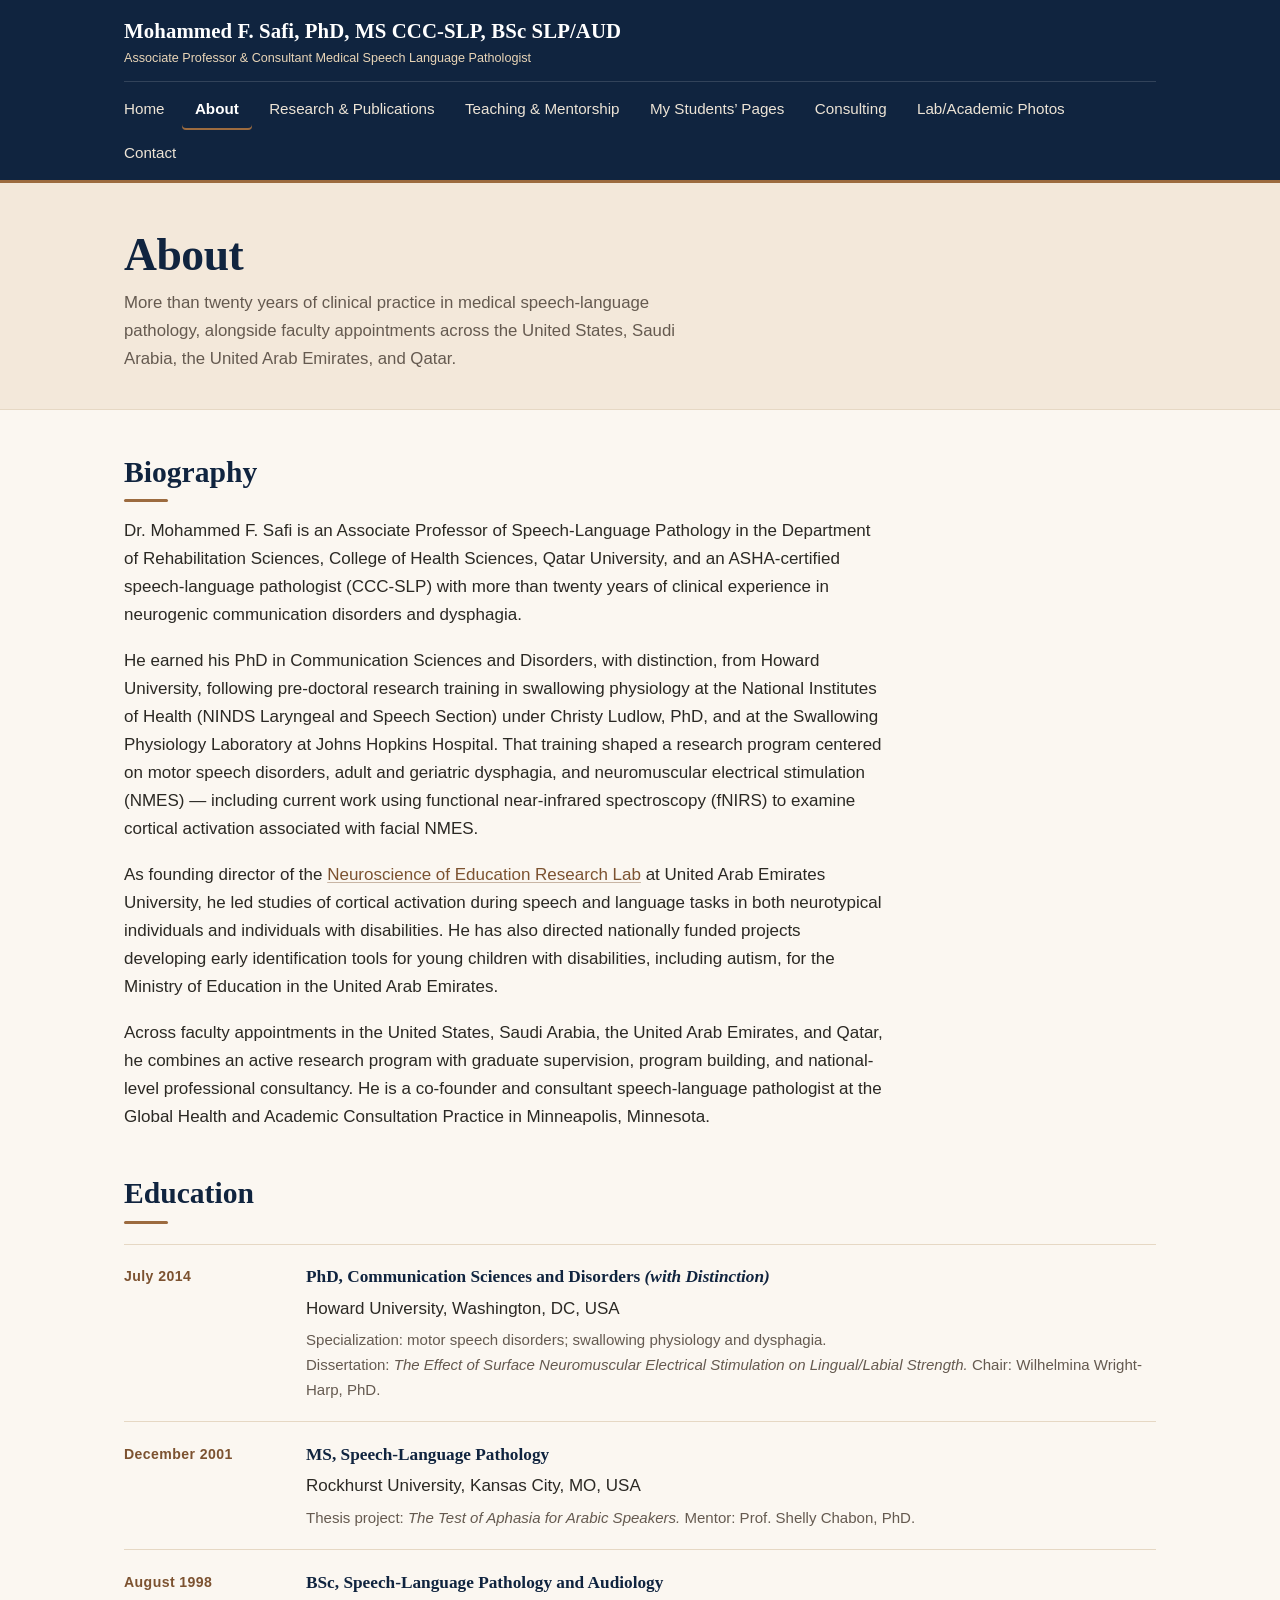
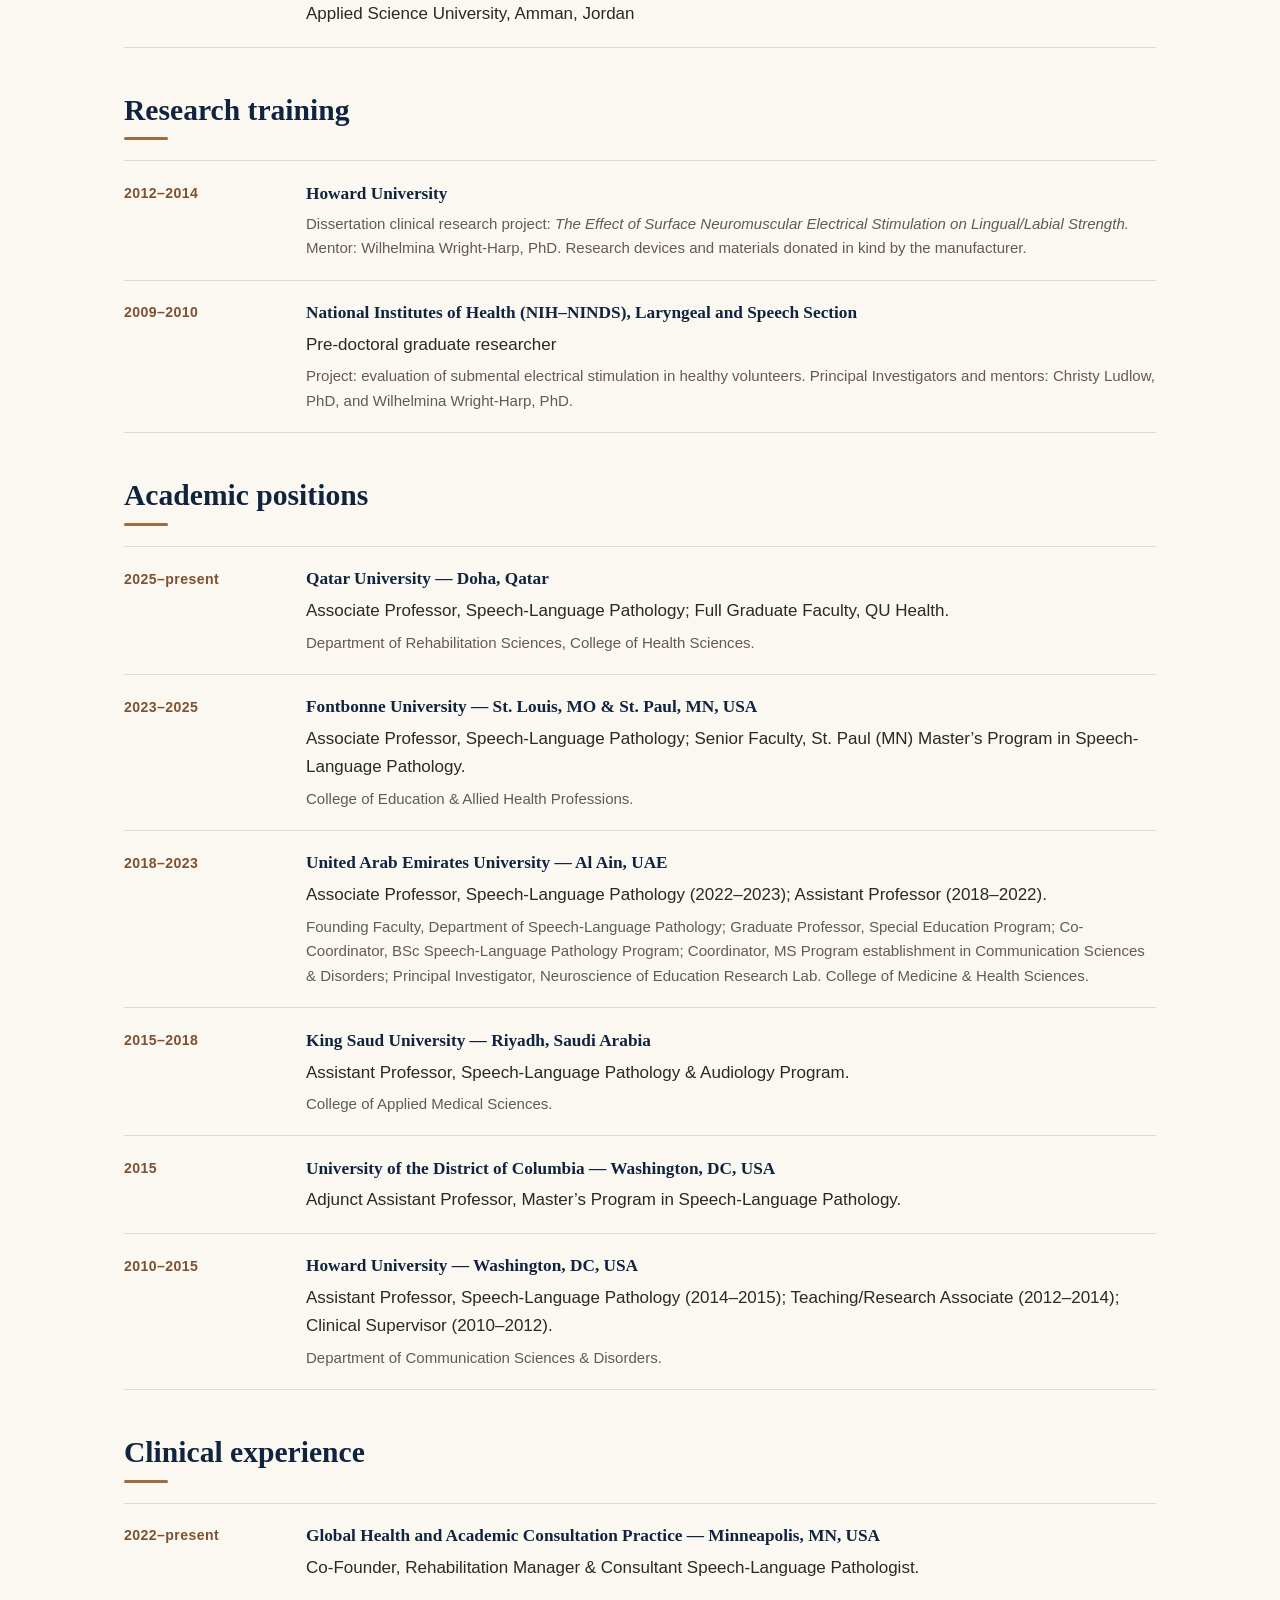
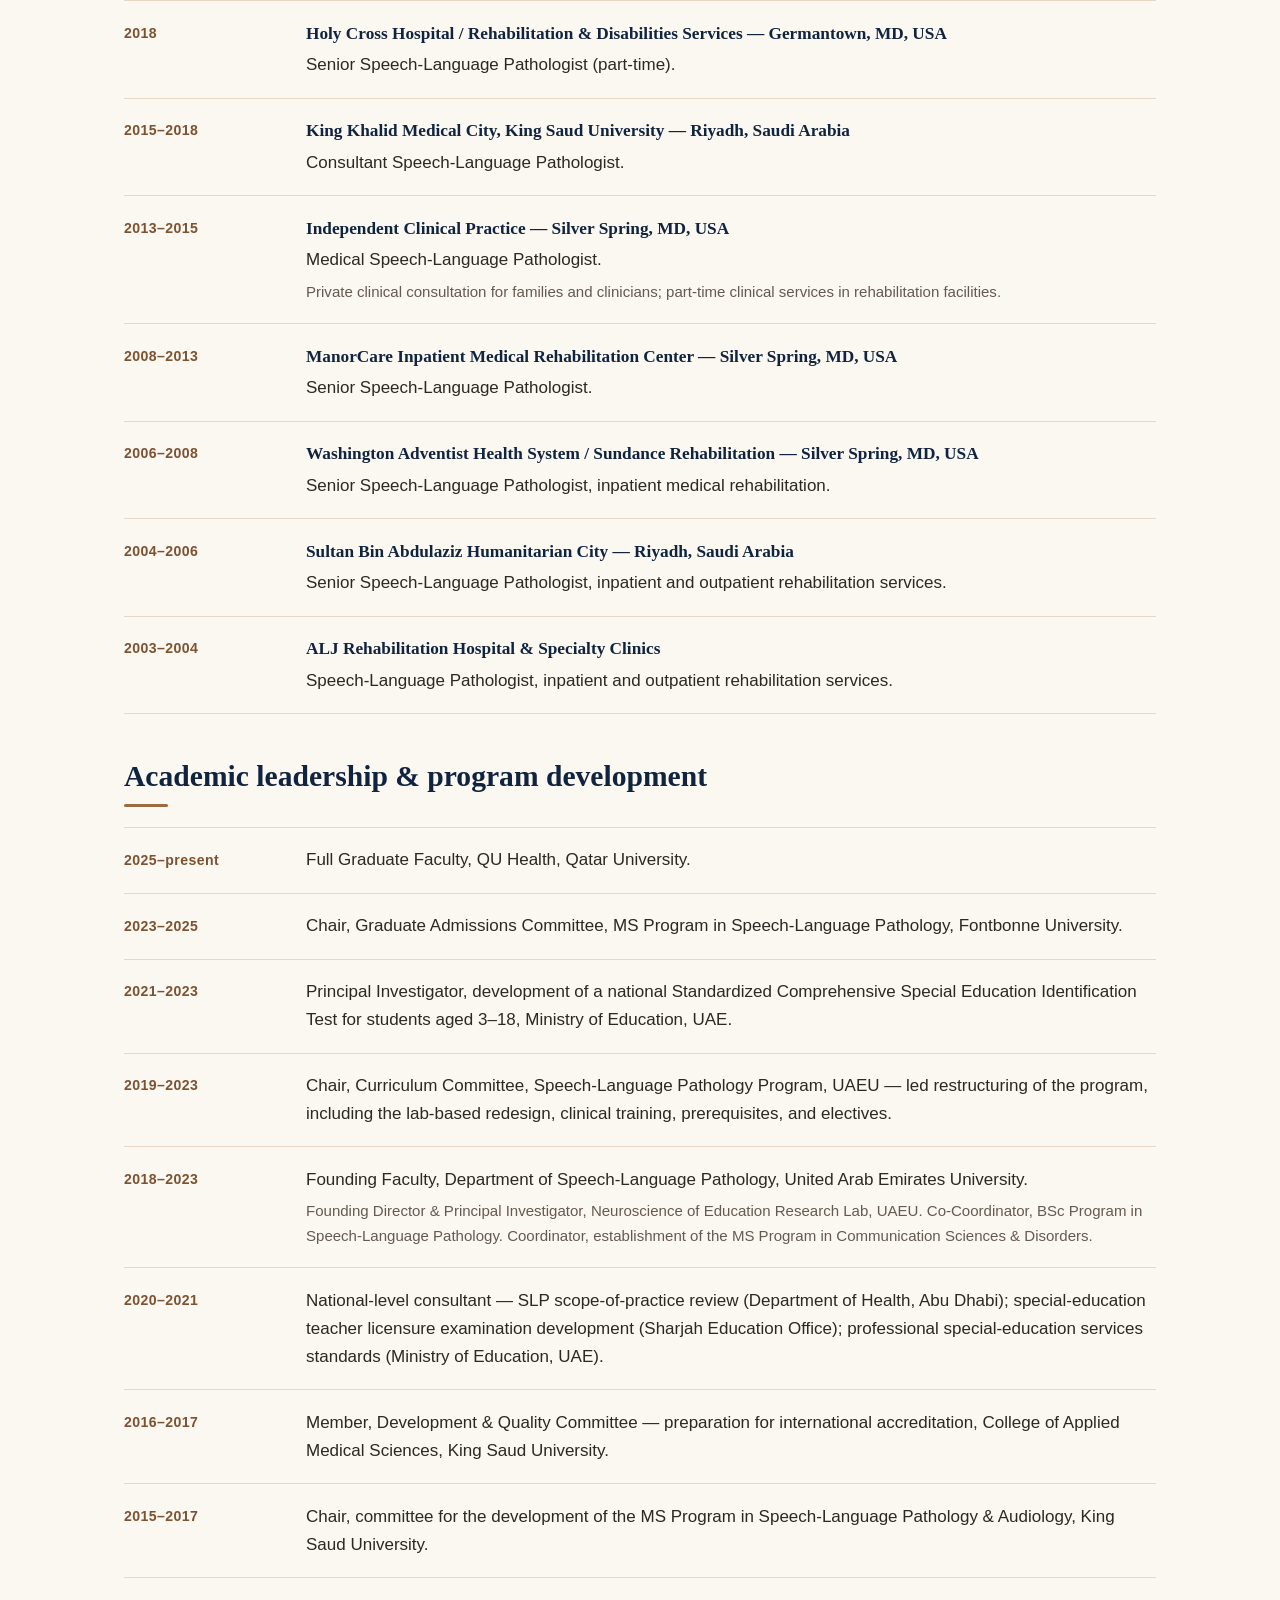
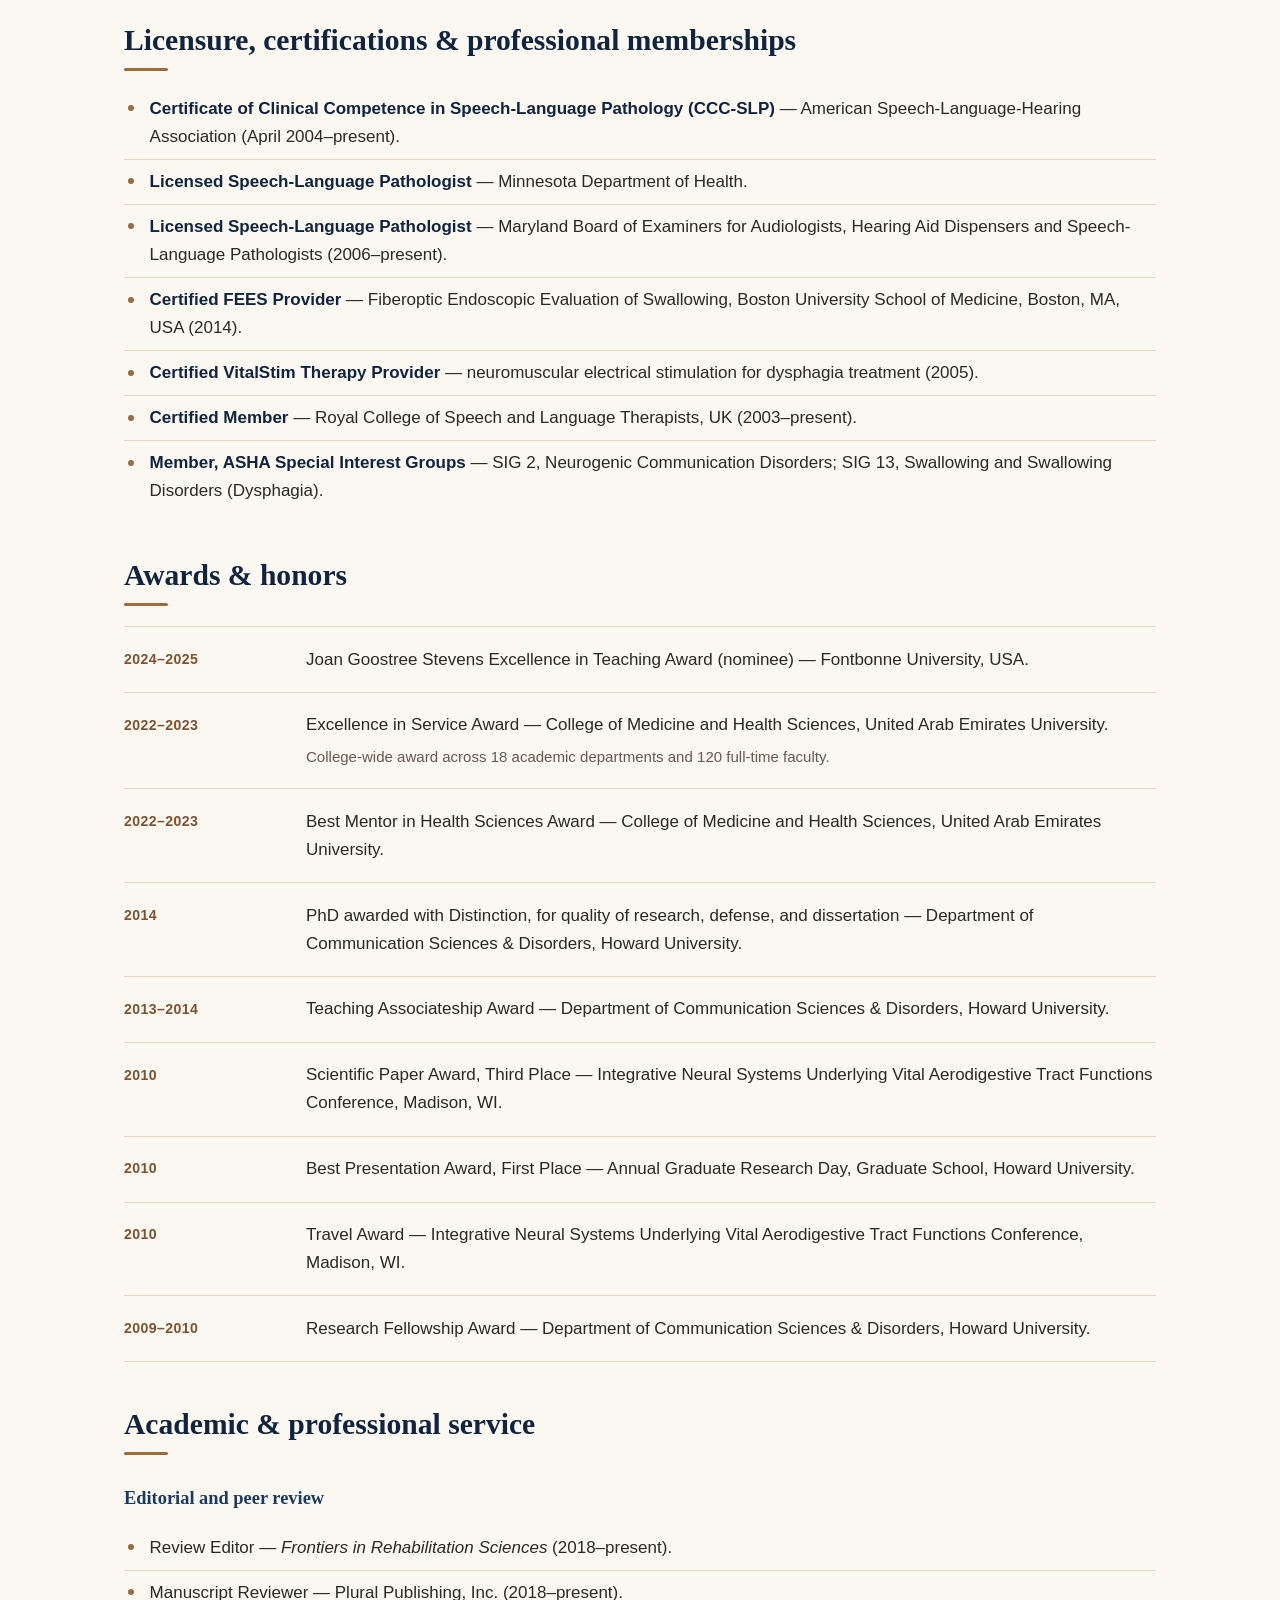
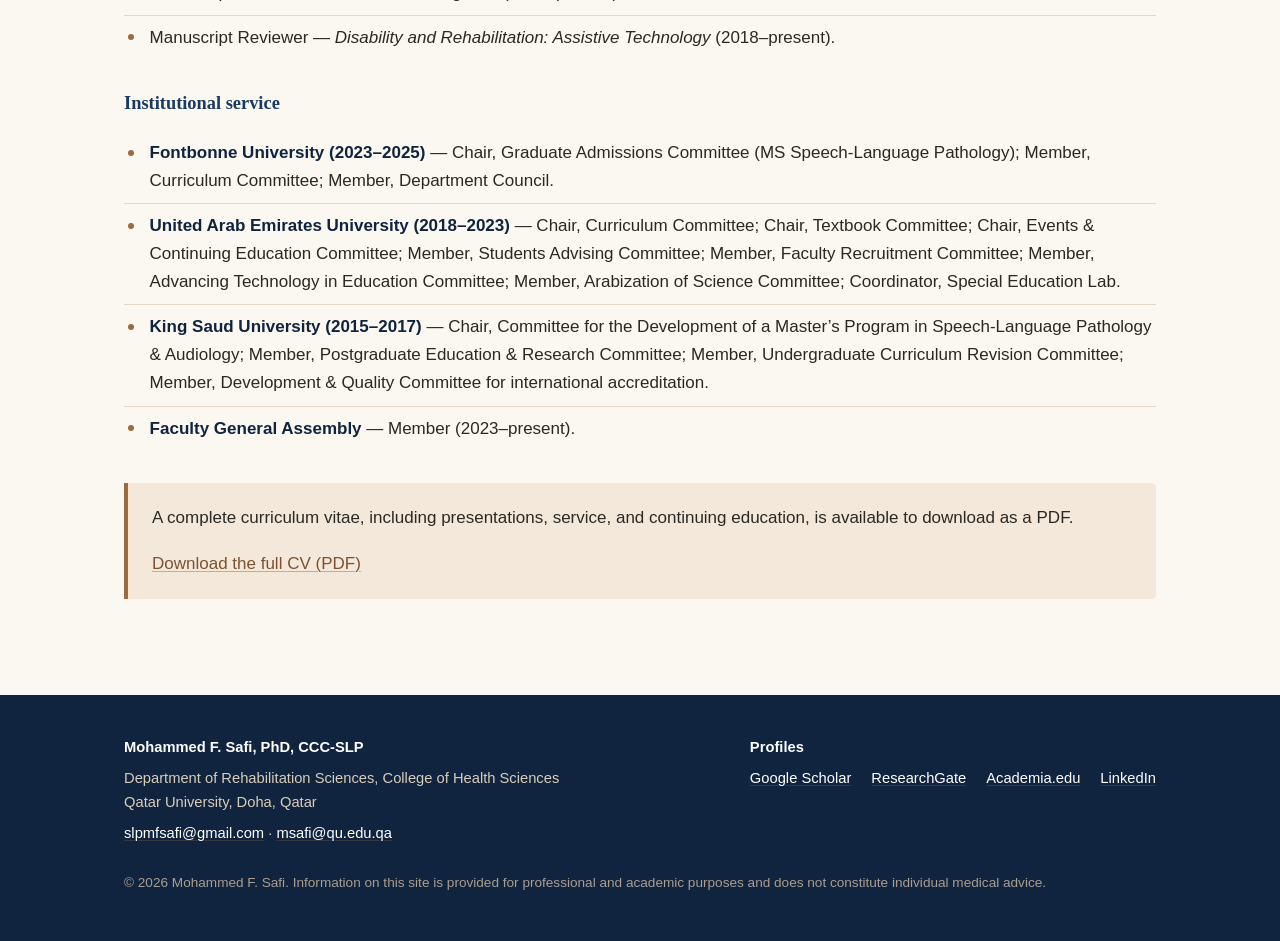
==== about.html @ d958c266 "Add lab.html for the Neuroscience of Education Research Lab A new page for the laboratory founded at" ====
<!DOCTYPE html>
<html lang="en">
<head>
<meta charset="utf-8">
<meta name="viewport" content="width=device-width, initial-scale=1">
<title>About | Dr. Mohammed F. Safi, PhD, CCC-SLP</title>
<meta name="description" content="Biography, education, academic positions, clinical experience, licensure and certifications, and awards of Dr. Mohammed F. Safi, Associate Professor of Speech-Language Pathology at Qatar University.">
<link rel="canonical" href="https://slpmfsafi.github.io/about.html">
<meta property="og:type" content="article">
<meta property="og:title" content="About | Dr. Mohammed F. Safi, PhD, CCC-SLP">
<meta property="og:description" content="Biography, education, academic positions, clinical experience, licensure and certifications, and awards of Dr. Mohammed F. Safi, Associate Professor of Speech-Language Pathology at Qatar University.">
<meta property="og:image" content="https://slpmfsafi.github.io/assets/headshot.jpg">
<meta property="og:url" content="https://slpmfsafi.github.io/about.html">
<meta name="twitter:card" content="summary">
<link rel="icon" href="assets/favicon.svg" type="image/svg+xml">
<link rel="apple-touch-icon" href="assets/headshot-small.jpg">
<link rel="stylesheet" href="assets/style.css?v=8e58b23b">
</head>
<body>
<a class="skip-link" href="#main">Skip to main content</a>

<header class="site-header">
  <div class="wrap header-inner">
    <a class="brand" href="index.html">
      <span class="brand-name">Mohammed F. Safi, PhD, MS CCC-SLP, BSc SLP/AUD</span>
      <span class="brand-role">Associate Professor &amp; Consultant Medical Speech Language Pathologist</span>
    </a>
    <nav class="site-nav" aria-label="Main">
      <ul>
        <li><a href="index.html">Home</a></li>
        <li><a href="about.html" aria-current="page">About</a></li>
        <li><a href="research.html">Research &amp; Publications</a></li>
        <li><a href="teaching.html">Teaching &amp; Mentorship</a></li>
        <li><a href="students.html">My Students&rsquo; Pages</a></li>
        <li><a href="consulting.html">Consulting</a></li>
        <li><a href="photos.html">Lab/Academic Photos</a></li>
        <li><a href="contact.html">Contact</a></li>
      </ul>
    </nav>
  </div>
</header>

<main id="main">
  <div class="page-head">
    <div class="wrap">
      <h1>About</h1>
      <p>More than twenty years of clinical practice in medical speech-language pathology, alongside faculty appointments across the United States, Saudi Arabia, the United Arab Emirates, and Qatar.</p>
    </div>
  </div>

  <div class="wrap">

    <div class="narrow">
      <h2>Biography</h2>
      <p>Dr. Mohammed F. Safi is an Associate Professor of Speech-Language Pathology in the Department of Rehabilitation Sciences, College of Health Sciences, Qatar University, and an ASHA-certified speech-language pathologist (CCC-SLP) with more than twenty years of clinical experience in neurogenic communication disorders and dysphagia.</p>

      <p>He earned his PhD in Communication Sciences and Disorders, with distinction, from Howard University, following pre-doctoral research training in swallowing physiology at the National Institutes of Health (NINDS Laryngeal and Speech Section) under Christy Ludlow, PhD, and at the Swallowing Physiology Laboratory at Johns Hopkins Hospital. That training shaped a research program centered on motor speech disorders, adult and geriatric dysphagia, and neuromuscular electrical stimulation (NMES) &mdash; including current work using functional near-infrared spectroscopy (fNIRS) to examine cortical activation associated with facial NMES.</p>

      <p>As founding director of the <a href="lab.html">Neuroscience of Education Research Lab</a> at United Arab Emirates University, he led studies of cortical activation during speech and language tasks in both neurotypical individuals and individuals with disabilities. He has also directed nationally funded projects developing early identification tools for young children with disabilities, including autism, for the Ministry of Education in the United Arab Emirates.</p>

      <p>Across faculty appointments in the United States, Saudi Arabia, the United Arab Emirates, and Qatar, he combines an active research program with graduate supervision, program building, and national-level professional consultancy. He is a co-founder and consultant speech-language pathologist at the Global Health and Academic Consultation Practice in Minneapolis, Minnesota.</p>
    </div>

    <h2>Education</h2>
    <div class="entries">
      <div class="entry">
        <div class="when">July 2014</div>
        <div class="what">
          <p class="org">PhD, Communication Sciences and Disorders <em>(with Distinction)</em></p>
          <p class="detail">Howard University, Washington, DC, USA</p>
          <p class="sub">Specialization: motor speech disorders; swallowing physiology and dysphagia.<br>
          Dissertation: <em>The Effect of Surface Neuromuscular Electrical Stimulation on Lingual/Labial Strength.</em> Chair: Wilhelmina Wright-Harp, PhD.</p>
        </div>
      </div>
      <div class="entry">
        <div class="when">December 2001</div>
        <div class="what">
          <p class="org">MS, Speech-Language Pathology</p>
          <p class="detail">Rockhurst University, Kansas City, MO, USA</p>
          <p class="sub">Thesis project: <em>The Test of Aphasia for Arabic Speakers.</em> Mentor: Prof. Shelly Chabon, PhD.</p>
        </div>
      </div>
      <div class="entry">
        <div class="when">August 1998</div>
        <div class="what">
          <p class="org">BSc, Speech-Language Pathology and Audiology</p>
          <p class="detail">Applied Science University, Amman, Jordan</p>
        </div>
      </div>
    </div>

    <h2>Research training</h2>
    <div class="entries">
      <div class="entry">
        <div class="when">2012&ndash;2014</div>
        <div class="what">
          <p class="org">Howard University</p>
          <p class="sub">Dissertation clinical research project: <em>The Effect of Surface Neuromuscular Electrical Stimulation on Lingual/Labial Strength.</em> Mentor: Wilhelmina Wright-Harp, PhD. Research devices and materials donated in kind by the manufacturer.</p>
        </div>
      </div>
      <div class="entry">
        <div class="when">2009&ndash;2010</div>
        <div class="what">
          <p class="org">National Institutes of Health (NIH&ndash;NINDS), Laryngeal and Speech Section</p>
          <p class="detail">Pre-doctoral graduate researcher</p>
          <p class="sub">Project: evaluation of submental electrical stimulation in healthy volunteers. Principal Investigators and mentors: Christy Ludlow, PhD, and Wilhelmina Wright-Harp, PhD.</p>
        </div>
      </div>
    </div>

    <h2 id="positions">Academic positions</h2>
    <div class="entries">
      <div class="entry">
        <div class="when">2025&ndash;present</div>
        <div class="what">
          <p class="org">Qatar University &mdash; Doha, Qatar</p>
          <p class="detail">Associate Professor, Speech-Language Pathology; Full Graduate Faculty, QU Health.</p>
          <p class="sub">Department of Rehabilitation Sciences, College of Health Sciences.</p>
        </div>
      </div>
      <div class="entry">
        <div class="when">2023&ndash;2025</div>
        <div class="what">
          <p class="org">Fontbonne University &mdash; St. Louis, MO &amp; St. Paul, MN, USA</p>
          <p class="detail">Associate Professor, Speech-Language Pathology; Senior Faculty, St. Paul (MN) Master&rsquo;s Program in Speech-Language Pathology.</p>
          <p class="sub">College of Education &amp; Allied Health Professions.</p>
        </div>
      </div>
      <div class="entry">
        <div class="when">2018&ndash;2023</div>
        <div class="what">
          <p class="org">United Arab Emirates University &mdash; Al Ain, UAE</p>
          <p class="detail">Associate Professor, Speech-Language Pathology (2022&ndash;2023); Assistant Professor (2018&ndash;2022).</p>
          <p class="sub">Founding Faculty, Department of Speech-Language Pathology; Graduate Professor, Special Education Program; Co-Coordinator, BSc Speech-Language Pathology Program; Coordinator, MS Program establishment in Communication Sciences &amp; Disorders; Principal Investigator, Neuroscience of Education Research Lab. College of Medicine &amp; Health Sciences.</p>
        </div>
      </div>
      <div class="entry">
        <div class="when">2015&ndash;2018</div>
        <div class="what">
          <p class="org">King Saud University &mdash; Riyadh, Saudi Arabia</p>
          <p class="detail">Assistant Professor, Speech-Language Pathology &amp; Audiology Program.</p>
          <p class="sub">College of Applied Medical Sciences.</p>
        </div>
      </div>
      <div class="entry">
        <div class="when">2015</div>
        <div class="what">
          <p class="org">University of the District of Columbia &mdash; Washington, DC, USA</p>
          <p class="detail">Adjunct Assistant Professor, Master&rsquo;s Program in Speech-Language Pathology.</p>
        </div>
      </div>
      <div class="entry">
        <div class="when">2010&ndash;2015</div>
        <div class="what">
          <p class="org">Howard University &mdash; Washington, DC, USA</p>
          <p class="detail">Assistant Professor, Speech-Language Pathology (2014&ndash;2015); Teaching/Research Associate (2012&ndash;2014); Clinical Supervisor (2010&ndash;2012).</p>
          <p class="sub">Department of Communication Sciences &amp; Disorders.</p>
        </div>
      </div>
    </div>

    <h2>Clinical experience</h2>
    <div class="entries">
      <div class="entry">
        <div class="when">2022&ndash;present</div>
        <div class="what">
          <p class="org">Global Health and Academic Consultation Practice &mdash; Minneapolis, MN, USA</p>
          <p class="detail">Co-Founder, Rehabilitation Manager &amp; Consultant Speech-Language Pathologist.</p>
        </div>
      </div>
      <div class="entry">
        <div class="when">2018</div>
        <div class="what">
          <p class="org">Holy Cross Hospital / Rehabilitation &amp; Disabilities Services &mdash; Germantown, MD, USA</p>
          <p class="detail">Senior Speech-Language Pathologist (part-time).</p>
        </div>
      </div>
      <div class="entry">
        <div class="when">2015&ndash;2018</div>
        <div class="what">
          <p class="org">King Khalid Medical City, King Saud University &mdash; Riyadh, Saudi Arabia</p>
          <p class="detail">Consultant Speech-Language Pathologist.</p>
        </div>
      </div>
      <div class="entry">
        <div class="when">2013&ndash;2015</div>
        <div class="what">
          <p class="org">Independent Clinical Practice &mdash; Silver Spring, MD, USA</p>
          <p class="detail">Medical Speech-Language Pathologist.</p>
          <p class="sub">Private clinical consultation for families and clinicians; part-time clinical services in rehabilitation facilities.</p>
        </div>
      </div>
      <div class="entry">
        <div class="when">2008&ndash;2013</div>
        <div class="what">
          <p class="org">ManorCare Inpatient Medical Rehabilitation Center &mdash; Silver Spring, MD, USA</p>
          <p class="detail">Senior Speech-Language Pathologist.</p>
        </div>
      </div>
      <div class="entry">
        <div class="when">2006&ndash;2008</div>
        <div class="what">
          <p class="org">Washington Adventist Health System / Sundance Rehabilitation &mdash; Silver Spring, MD, USA</p>
          <p class="detail">Senior Speech-Language Pathologist, inpatient medical rehabilitation.</p>
        </div>
      </div>
      <div class="entry">
        <div class="when">2004&ndash;2006</div>
        <div class="what">
          <p class="org">Sultan Bin Abdulaziz Humanitarian City &mdash; Riyadh, Saudi Arabia</p>
          <p class="detail">Senior Speech-Language Pathologist, inpatient and outpatient rehabilitation services.</p>
        </div>
      </div>
      <div class="entry">
        <div class="when">2003&ndash;2004</div>
        <div class="what">
          <p class="org">ALJ Rehabilitation Hospital &amp; Specialty Clinics</p>
          <p class="detail">Speech-Language Pathologist, inpatient and outpatient rehabilitation services.</p>
        </div>
      </div>
    </div>

    <h2>Academic leadership &amp; program development</h2>
    <div class="entries">
      <div class="entry">
        <div class="when">2025&ndash;present</div>
        <div class="what"><p class="detail">Full Graduate Faculty, QU Health, Qatar University.</p></div>
      </div>
      <div class="entry">
        <div class="when">2023&ndash;2025</div>
        <div class="what"><p class="detail">Chair, Graduate Admissions Committee, MS Program in Speech-Language Pathology, Fontbonne University.</p></div>
      </div>
      <div class="entry">
        <div class="when">2021&ndash;2023</div>
        <div class="what"><p class="detail">Principal Investigator, development of a national Standardized Comprehensive Special Education Identification Test for students aged 3&ndash;18, Ministry of Education, UAE.</p></div>
      </div>
      <div class="entry">
        <div class="when">2019&ndash;2023</div>
        <div class="what"><p class="detail">Chair, Curriculum Committee, Speech-Language Pathology Program, UAEU &mdash; led restructuring of the program, including the lab-based redesign, clinical training, prerequisites, and electives.</p></div>
      </div>
      <div class="entry">
        <div class="when">2018&ndash;2023</div>
        <div class="what">
          <p class="detail">Founding Faculty, Department of Speech-Language Pathology, United Arab Emirates University.</p>
          <p class="sub">Founding Director &amp; Principal Investigator, Neuroscience of Education Research Lab, UAEU. Co-Coordinator, BSc Program in Speech-Language Pathology. Coordinator, establishment of the MS Program in Communication Sciences &amp; Disorders.</p>
        </div>
      </div>
      <div class="entry">
        <div class="when">2020&ndash;2021</div>
        <div class="what"><p class="detail">National-level consultant &mdash; SLP scope-of-practice review (Department of Health, Abu Dhabi); special-education teacher licensure examination development (Sharjah Education Office); professional special-education services standards (Ministry of Education, UAE).</p></div>
      </div>
      <div class="entry">
        <div class="when">2016&ndash;2017</div>
        <div class="what"><p class="detail">Member, Development &amp; Quality Committee &mdash; preparation for international accreditation, College of Applied Medical Sciences, King Saud University.</p></div>
      </div>
      <div class="entry">
        <div class="when">2015&ndash;2017</div>
        <div class="what"><p class="detail">Chair, committee for the development of the MS Program in Speech-Language Pathology &amp; Audiology, King Saud University.</p></div>
      </div>
    </div>

    <h2>Licensure, certifications &amp; professional memberships</h2>
    <ul class="tick">
      <li><strong>Certificate of Clinical Competence in Speech-Language Pathology (CCC-SLP)</strong> &mdash; American Speech-Language-Hearing Association (April 2004&ndash;present).</li>
      <li><strong>Licensed Speech-Language Pathologist</strong> &mdash; Minnesota Department of Health.</li>
      <li><strong>Licensed Speech-Language Pathologist</strong> &mdash; Maryland Board of Examiners for Audiologists, Hearing Aid Dispensers and Speech-Language Pathologists (2006&ndash;present).</li>
      <li><strong>Certified FEES Provider</strong> &mdash; Fiberoptic Endoscopic Evaluation of Swallowing, Boston University School of Medicine, Boston, MA, USA (2014).</li>
      <li><strong>Certified VitalStim Therapy Provider</strong> &mdash; neuromuscular electrical stimulation for dysphagia treatment (2005).</li>
      <li><strong>Certified Member</strong> &mdash; Royal College of Speech and Language Therapists, UK (2003&ndash;present).</li>
      <li><strong>Member, ASHA Special Interest Groups</strong> &mdash; SIG 2, Neurogenic Communication Disorders; SIG 13, Swallowing and Swallowing Disorders (Dysphagia).</li>
    </ul>

    <h2>Awards &amp; honors</h2>
    <div class="entries">
      <div class="entry">
        <div class="when">2024&ndash;2025</div>
        <div class="what"><p class="detail">Joan Goostree Stevens Excellence in Teaching Award (nominee) &mdash; Fontbonne University, USA.</p></div>
      </div>
      <div class="entry">
        <div class="when">2022&ndash;2023</div>
        <div class="what">
          <p class="detail">Excellence in Service Award &mdash; College of Medicine and Health Sciences, United Arab Emirates University.</p>
          <p class="sub">College-wide award across 18 academic departments and 120 full-time faculty.</p>
        </div>
      </div>
      <div class="entry">
        <div class="when">2022&ndash;2023</div>
        <div class="what"><p class="detail">Best Mentor in Health Sciences Award &mdash; College of Medicine and Health Sciences, United Arab Emirates University.</p></div>
      </div>
      <div class="entry">
        <div class="when">2014</div>
        <div class="what"><p class="detail">PhD awarded with Distinction, for quality of research, defense, and dissertation &mdash; Department of Communication Sciences &amp; Disorders, Howard University.</p></div>
      </div>
      <div class="entry">
        <div class="when">2013&ndash;2014</div>
        <div class="what"><p class="detail">Teaching Associateship Award &mdash; Department of Communication Sciences &amp; Disorders, Howard University.</p></div>
      </div>
      <div class="entry">
        <div class="when">2010</div>
        <div class="what"><p class="detail">Scientific Paper Award, Third Place &mdash; Integrative Neural Systems Underlying Vital Aerodigestive Tract Functions Conference, Madison, WI.</p></div>
      </div>
      <div class="entry">
        <div class="when">2010</div>
        <div class="what"><p class="detail">Best Presentation Award, First Place &mdash; Annual Graduate Research Day, Graduate School, Howard University.</p></div>
      </div>
      <div class="entry">
        <div class="when">2010</div>
        <div class="what"><p class="detail">Travel Award &mdash; Integrative Neural Systems Underlying Vital Aerodigestive Tract Functions Conference, Madison, WI.</p></div>
      </div>
      <div class="entry">
        <div class="when">2009&ndash;2010</div>
        <div class="what"><p class="detail">Research Fellowship Award &mdash; Department of Communication Sciences &amp; Disorders, Howard University.</p></div>
      </div>
    </div>

    <h2>Academic &amp; professional service</h2>
    <h3>Editorial and peer review</h3>
    <ul class="tick">
      <li>Review Editor &mdash; <em>Frontiers in Rehabilitation Sciences</em> (2018&ndash;present).</li>
      <li>Manuscript Reviewer &mdash; Plural Publishing, Inc. (2018&ndash;present).</li>
      <li>Manuscript Reviewer &mdash; <em>Disability and Rehabilitation: Assistive Technology</em> (2018&ndash;present).</li>
    </ul>
    <h3>Institutional service</h3>
    <ul class="tick">
      <li><strong>Fontbonne University (2023&ndash;2025)</strong> &mdash; Chair, Graduate Admissions Committee (MS Speech-Language Pathology); Member, Curriculum Committee; Member, Department Council.</li>
      <li><strong>United Arab Emirates University (2018&ndash;2023)</strong> &mdash; Chair, Curriculum Committee; Chair, Textbook Committee; Chair, Events &amp; Continuing Education Committee; Member, Students Advising Committee; Member, Faculty Recruitment Committee; Member, Advancing Technology in Education Committee; Member, Arabization of Science Committee; Coordinator, Special Education Lab.</li>
      <li><strong>King Saud University (2015&ndash;2017)</strong> &mdash; Chair, Committee for the Development of a Master&rsquo;s Program in Speech-Language Pathology &amp; Audiology; Member, Postgraduate Education &amp; Research Committee; Member, Undergraduate Curriculum Revision Committee; Member, Development &amp; Quality Committee for international accreditation.</li>
      <li><strong>Faculty General Assembly</strong> &mdash; Member (2023&ndash;present).</li>
    </ul>

    <div class="callout">
      <p>A complete curriculum vitae, including presentations, service, and continuing education, is available to download as a PDF.</p>
      <p><a href="Mohammed-F-Safi-CV.pdf">Download the full CV (PDF)</a></p>
    </div>

  </div>
</main>

<footer class="site-footer">
  <div class="wrap footer-inner">
    <div>
      <p><strong style="color:#fff">Mohammed F. Safi, PhD, CCC-SLP</strong></p>
      <p>Department of Rehabilitation Sciences, College of Health Sciences<br>Qatar University, Doha, Qatar</p>
      <p><a href="mailto:slpmfsafi@gmail.com">slpmfsafi@gmail.com</a> &middot; <a href="mailto:msafi@qu.edu.qa">msafi@qu.edu.qa</a></p>
    </div>
    <div>
      <p><strong style="color:#fff">Profiles</strong></p>
      <ul>
        <li><a href="https://scholar.google.com/citations?user=mkrERxgAAAAJ">Google Scholar</a></li>
        <li><a href="https://www.researchgate.net/profile/Mohammed_Safi7">ResearchGate</a></li>
        <li><a href="https://fontbonne.academia.edu/MohammedSafi">Academia.edu</a></li>
        <li><a href="https://www.linkedin.com/in/mohammed-safi-00587445/">LinkedIn</a></li>
      </ul>
    </div>
  </div>
  <div class="wrap"><p class="fine">&copy; 2026 Mohammed F. Safi. Information on this site is provided for professional and academic purposes and does not constitute individual medical advice.</p></div>
</footer>
</body>
</html>
---- assets/style.css ----
/* ==========================================================================
   Dr. Mohammed F. Safi — shared stylesheet
   Plain CSS. No frameworks, no build step.
   ========================================================================== */

:root{
  --navy:#10243F;
  --navy-soft:#1B3A61;
  --ink:#2B2924;
  --muted:#655A50;
  --cream:#FBF7F1;
  --sand:#F3E8DA;
  --line:#E6D8C4;
  --accent:#7C5230;
  --accent-bright:#9C6B3F;
  --card:#FFFDF9;
  --parchment:#E9D5B7;
  --serif:"Iowan Old Style","Palatino Linotype",Palatino,"Book Antiqua",Georgia,"Times New Roman",serif;
  --sans:-apple-system,BlinkMacSystemFont,"Segoe UI",Roboto,"Helvetica Neue",Arial,sans-serif;
  --wrap:1080px;
  --narrow:760px;
}

*,*::before,*::after{box-sizing:border-box}

html{-webkit-text-size-adjust:100%}

body{
  margin:0;
  background:var(--cream);
  color:var(--ink);
  font-family:var(--sans);
  font-size:1.0625rem;
  line-height:1.65;
  -webkit-font-smoothing:antialiased;
}

/* --- Skip link (accessibility) ------------------------------------------ */
.skip-link{
  position:absolute;left:-9999px;top:0;
  background:var(--navy);color:#fff;padding:.75rem 1.25rem;z-index:100;
  text-decoration:none;border-radius:0 0 4px 0;
}
.skip-link:focus{left:0}

/* --- Typography ---------------------------------------------------------- */
h1,h2,h3,h4{font-family:var(--serif);color:var(--navy);line-height:1.25;font-weight:600;margin:0 0 .5em}
h1{font-size:clamp(1.9rem,4.6vw,2.85rem);letter-spacing:-.01em}
h2{font-size:clamp(1.4rem,3vw,1.85rem);margin-top:2.75rem}
h2::after{content:"";display:block;width:2.75rem;height:3px;border-radius:2px;background:var(--accent-bright);margin-top:.55rem}
h3{font-size:1.15rem;margin-top:2rem;color:var(--navy-soft)}
h4{font-size:1rem;margin-top:1.5rem;font-family:var(--sans);text-transform:uppercase;
   letter-spacing:.08em;color:var(--muted);font-weight:700}
p{margin:0 0 1.1rem}
a{color:var(--accent);text-decoration:underline;text-underline-offset:2px;
  text-decoration-thickness:1px;text-decoration-color:rgba(124,82,48,.4)}
a:hover,a:focus{color:var(--navy);text-decoration-color:currentColor}
:focus-visible{outline:3px solid var(--accent-bright);outline-offset:2px;border-radius:2px}
strong{font-weight:700;color:var(--navy)}
hr{border:0;border-top:1px solid var(--line);margin:2.5rem 0}

/* --- Layout -------------------------------------------------------------- */
.wrap{max-width:var(--wrap);margin:0 auto;padding:0 1.5rem}
.narrow{max-width:var(--narrow)}
main{padding-bottom:4rem}
section{margin-bottom:1rem}

/* --- Header & navigation ------------------------------------------------- */
.site-header{background:var(--navy);color:#fff;border-bottom:3px solid var(--accent-bright)}
.site-header a{color:#fff}
.header-inner{padding-top:1.15rem;padding-bottom:.35rem}
.brand{display:block;text-decoration:none;margin-bottom:.85rem;max-width:70ch}
.brand:hover,.brand:focus{text-decoration:none}
.brand-name{display:block;font-family:var(--serif);font-weight:600;line-height:1.25;
  font-size:clamp(1.02rem,2.3vw,1.3rem);letter-spacing:.005em}
.brand-role{display:block;font-family:var(--sans);font-size:.79rem;font-weight:500;
  color:var(--parchment);margin-top:.28rem;line-height:1.45}

.site-nav{border-top:1px solid rgba(255,255,255,.14);padding-top:.35rem}
.site-nav ul{display:flex;flex-wrap:wrap;gap:.1rem .3rem;list-style:none;margin:0 0 0 -.8rem;padding:0}
.site-nav a{
  display:block;padding:.55rem .8rem;border-radius:4px;text-decoration:none;
  font-size:.95rem;color:#EDE4D6;
}
.site-nav a:hover,.site-nav a:focus{background:rgba(255,255,255,.12);color:#fff}
.site-nav a[aria-current]{color:#fff;font-weight:600;box-shadow:inset 0 -2px 0 var(--accent-bright)}

/* --- Page header band ---------------------------------------------------- */
.page-head{background:var(--sand);border-bottom:1px solid var(--line);padding:2.75rem 0 2.25rem;margin-bottom:2.5rem}
.page-head h1{margin-bottom:.35rem}
.page-head p{color:var(--muted);max-width:60ch;margin-bottom:0;font-size:1.05rem}

.meta-line{color:var(--muted);font-size:.98rem;margin-top:-.35rem}

/* --- Home hero ----------------------------------------------------------- */
.hero{background:linear-gradient(180deg,#F6EADA 0%,var(--sand) 100%);border-bottom:1px solid var(--line);padding:3.25rem 0 3rem}
.hero-grid{display:grid;grid-template-columns:minmax(0,1fr) 250px;gap:2.5rem 3rem;align-items:center}
.hero h1{margin-bottom:.15rem}
.hero .role{font-family:var(--serif);font-size:1.2rem;color:var(--accent);margin:0 0 .2rem}
.hero .affil{color:var(--muted);font-size:1rem;margin-bottom:1.4rem}
.hero .intro{font-size:1.09rem;max-width:56ch}
.portrait{
  width:250px;height:250px;border-radius:50%;object-fit:cover;display:block;
  border:5px solid var(--cream);box-shadow:0 0 0 2px var(--accent-bright),0 8px 28px rgba(70,45,20,.18);
}

/* --- Credentials strip --------------------------------------------------- */
.credentials{background:var(--navy);color:#fff;padding:2rem 0}
.credentials ul{
  display:grid;grid-template-columns:repeat(4,1fr);gap:1.5rem;
  list-style:none;margin:0;padding:0;text-align:center;
}
.credentials li+li{border-left:1px solid rgba(255,255,255,.18)}
.credentials .num{display:block;font-family:var(--serif);font-size:1.6rem;color:var(--parchment);line-height:1.2}
.credentials .lbl{display:block;font-size:.85rem;color:#D9CDB9;margin-top:.3rem;line-height:1.45}

/* --- Buttons ------------------------------------------------------------- */
.btn-row{display:flex;flex-wrap:wrap;gap:.75rem;margin:1.75rem 0 0}
.btn{
  display:inline-block;padding:.7rem 1.4rem;border-radius:4px;text-decoration:none;
  font-size:.97rem;font-weight:600;border:1.5px solid var(--navy);
  background:var(--navy);color:#fff;transition:background .15s,color .15s;
}
.btn:hover,.btn:focus{background:var(--navy-soft);border-color:var(--navy-soft);color:#fff;text-decoration:none}
.btn-outline{background:transparent;color:var(--accent);border-color:var(--accent-bright)}
.btn-outline:hover,.btn-outline:focus{background:var(--accent);color:#fff;border-color:var(--accent)}

/* --- Cards --------------------------------------------------------------- */
.cards{display:grid;grid-template-columns:repeat(auto-fit,minmax(250px,1fr));gap:1.5rem;margin:2rem 0}
.cards-4{grid-template-columns:repeat(auto-fit,minmax(215px,1fr))}
.card{background:var(--card);border:1px solid var(--line);border-radius:6px;padding:1.5rem 1.5rem 1.35rem}
.card h3{margin-top:0;font-size:1.08rem;color:var(--navy)}
.card p{margin-bottom:0;font-size:.97rem;color:var(--muted)}

/* --- Definition-style timeline (education, positions) -------------------- */
.entries{margin:1.25rem 0 0}
.entry{
  display:grid;grid-template-columns:150px minmax(0,1fr);gap:.4rem 2rem;
  padding:1.15rem 0;border-top:1px solid var(--line);
}
.entry:last-child{border-bottom:1px solid var(--line)}
.entry .when{font-size:.88rem;font-weight:700;color:var(--accent);letter-spacing:.03em;padding-top:.15rem}
.entry .what > :last-child{margin-bottom:0}
.entry .org{font-family:var(--serif);font-size:1.08rem;color:var(--navy);font-weight:600;margin:0 0 .2rem}
.entry .detail{margin:0 0 .35rem}
.entry .sub{color:var(--muted);font-size:.94rem;margin:0}

/* --- Plain lists --------------------------------------------------------- */
.tick{list-style:none;padding:0;margin:1rem 0}
.tick li{position:relative;padding:.5rem 0 .5rem 1.6rem;border-bottom:1px solid var(--line)}
.tick li::before{content:"";position:absolute;left:.25rem;top:1.15rem;width:6px;height:6px;
  border-radius:50%;background:var(--accent-bright)}
.tick li:last-child{border-bottom:0}

.plain{padding-left:1.2rem;margin:1rem 0}
.plain li{margin-bottom:.5rem}

.two-col{columns:2;column-gap:2.5rem}
.two-col li{break-inside:avoid}


/* --- Selected publications (journal tiles) ------------------------------ */
.selected{margin:1.5rem 0 1rem}
.pub-card{
  display:grid;grid-template-columns:172px minmax(0,1fr);gap:1rem 2rem;align-items:start;
  padding:1.6rem 0;border-top:1px solid var(--line);
}
.pub-card:last-of-type{border-bottom:1px solid var(--line)}
.tile-wrap{padding:.6rem .4rem .2rem;display:flex;justify-content:center}
.tile{
  position:relative;width:150px;min-height:112px;padding:1.1rem .9rem .8rem;
  background:var(--navy);color:var(--parchment);border-top:4px solid var(--accent-bright);
  border-radius:3px;box-shadow:0 10px 22px rgba(43,41,36,.22),0 2px 4px rgba(43,41,36,.15);
  transform:rotate(-2.2deg);transition:transform .2s ease;
}
.pub-card:nth-of-type(even) .tile{transform:rotate(1.6deg)}
.pub-card:hover .tile{transform:rotate(0deg)}
.tile::before{ /* the pin */
  content:"";position:absolute;top:-9px;left:50%;width:12px;height:12px;margin-left:-6px;border-radius:50%;
  background:radial-gradient(circle at 35% 35%,#E6C48F,var(--accent) 65%);box-shadow:0 2px 4px rgba(0,0,0,.35);
}
.tile .jname{display:block;font-family:var(--serif);font-size:.86rem;line-height:1.25;color:#fff;font-weight:600}
.tile .jmeta{display:block;margin-top:.55rem;font-size:.7rem;letter-spacing:.08em;text-transform:uppercase;color:var(--parchment)}
.tile .jmeta b{font-weight:700;color:#fff}
.pub-body .line-label{
  display:block;font-size:.72rem;font-weight:700;letter-spacing:.11em;text-transform:uppercase;color:var(--accent);margin-bottom:.35rem
}
.pub-body .cite{margin:0 0 .6rem;font-size:.97rem;line-height:1.55}
.pub-body .finding{margin:0 0 .85rem;color:var(--ink)}
.pub-body .finding::before{content:"";display:inline-block;width:1.6rem;height:3px;background:var(--accent-bright);margin:0 .6rem .25rem 0;border-radius:2px}
.doi-btn{
  display:inline-block;font-size:.83rem;font-weight:600;padding:.38rem .85rem;border-radius:4px;
  border:1.5px solid var(--accent-bright);color:var(--accent);text-decoration:none;
}
.doi-btn:hover,.doi-btn:focus{background:var(--accent);color:#fff;border-color:var(--accent);text-decoration:none}
.selected-note{color:var(--muted);font-size:.95rem;margin:1.25rem 0 0}
@media (max-width:620px){
  .pub-card{grid-template-columns:1fr;gap:.75rem}
  .tile-wrap{justify-content:flex-start;padding-left:.6rem}
  .tile{transform:rotate(-1.5deg)}
  .pub-card:nth-of-type(even) .tile{transform:rotate(1deg)}
}
@media (prefers-reduced-motion:reduce){ .tile{transition:none} }

/* --- Publications -------------------------------------------------------- */
.year-head{
  font-family:var(--serif);font-size:1.35rem;color:var(--navy);margin:2.5rem 0 .25rem;
  padding-bottom:.4rem;border-bottom:2px solid var(--line);
}
ol.pubs{list-style:none;counter-reset:none;margin:0;padding:0}
ol.pubs li{
  padding:1rem 0 1rem 0;border-bottom:1px solid var(--line);font-size:.99rem;line-height:1.6;
}
ol.pubs li:last-child{border-bottom:0}
.pub-meta{display:block;margin-top:.35rem;font-size:.85rem;color:var(--muted)}
.tag{
  display:inline-block;background:var(--sand);border:1px solid var(--line);color:var(--muted);
  font-size:.75rem;letter-spacing:.04em;padding:.12rem .5rem;border-radius:3px;margin-right:.35rem;
}
.doi{white-space:nowrap}


/* --- Photo gallery ------------------------------------------------------- */
.gallery{display:grid;grid-template-columns:repeat(auto-fill,minmax(290px,1fr));gap:1.9rem 1.6rem;margin:2rem 0 1rem}
.shot{margin:0}
.shot a{
  display:block;line-height:0;border:1px solid var(--line);border-radius:6px;overflow:hidden;
  background:var(--card);transition:border-color .18s ease, box-shadow .18s ease;
}
.shot a:hover,.shot a:focus{border-color:var(--accent-bright);box-shadow:0 4px 18px rgba(16,36,63,.13)}
.shot img{width:100%;height:215px;object-fit:cover;display:block;background:var(--sand)}
.shot figcaption{font-size:.93rem;color:var(--muted);line-height:1.5;margin-top:.65rem}
@media (max-width:620px){ .shot img{height:190px} }


/* --- Research figures ---------------------------------------------------- */
.figures{display:grid;gap:1.5rem;margin:1.5rem 0 1.25rem}
.figures.devices{grid-template-columns:repeat(auto-fit,minmax(200px,1fr))}
.figures.diagrams{grid-template-columns:repeat(auto-fit,minmax(280px,1fr))}
.figures.single{grid-template-columns:1fr;max-width:920px}
.figures.single .fig a{padding:.75rem}
.fig{margin:0}
.fig a{
  display:block;background:var(--card);border:1px solid var(--line);border-radius:6px;padding:1rem;
  line-height:0;transition:border-color .18s ease, box-shadow .18s ease;
}
.fig a:hover,.fig a:focus{border-color:var(--accent-bright);box-shadow:0 4px 18px rgba(16,36,63,.13)}
.fig img{width:100%;height:auto;display:block}
.figures.devices .fig img{height:220px;object-fit:contain}
.fig figcaption{font-size:.92rem;color:var(--muted);line-height:1.5;margin-top:.65rem}
.fig figcaption strong{color:var(--navy)}
.fig-credit{font-size:.82rem;color:var(--muted);margin:0 0 2.25rem}


/* --- Video --------------------------------------------------------------- */
.video-wrap{max-width:848px;margin:1.5rem 0 .75rem}
.video-wrap video{
  width:100%;height:auto;aspect-ratio:848/480;display:block;background:#000;
  border:1px solid var(--line);border-radius:6px;
}
.video-note{font-size:.9rem;color:var(--muted);margin:0 0 2.5rem}


/* --- Section sub-navigation & lab page ----------------------------------- */
.subnav{display:flex;flex-wrap:wrap;align-items:center;gap:.4rem .5rem;margin:-1rem 0 2rem;font-size:.9rem}
.subnav .lbl{color:var(--muted);font-size:.74rem;font-weight:700;letter-spacing:.1em;text-transform:uppercase;margin-right:.35rem}
.subnav a{padding:.36rem .85rem;border:1px solid var(--line);border-radius:999px;background:var(--card);color:var(--accent);text-decoration:none;font-weight:600}
.subnav a:hover,.subnav a:focus{border-color:var(--accent-bright);color:var(--navy)}
.subnav a[aria-current="page"]{background:var(--navy);color:#fff;border-color:var(--navy)}
.lab-split{display:grid;grid-template-columns:minmax(0,1.35fr) minmax(280px,1fr);gap:1.5rem 2.5rem;align-items:start;margin:1rem 0 .5rem}
.lab-split .fig{margin-top:.35rem}
@media (max-width:860px){ .lab-split{grid-template-columns:1fr} }

/* --- Callout ------------------------------------------------------------- */
.callout{
  background:var(--sand);border-left:4px solid var(--accent-bright);
  padding:1.35rem 1.5rem;border-radius:0 5px 5px 0;margin:2rem 0;
}
.callout > :last-child{margin-bottom:0}
.callout h3{margin-top:0}

/* --- Stats row (funding) ------------------------------------------------- */
.stats{display:grid;grid-template-columns:repeat(auto-fit,minmax(190px,1fr));gap:1.25rem;margin:1.5rem 0 2rem}
.stat{background:var(--card);border:1px solid var(--line);border-radius:6px;padding:1.25rem}
.stat .v{display:block;font-family:var(--serif);font-size:1.5rem;color:var(--navy)}
.stat .k{display:block;font-size:.85rem;color:var(--muted);margin-top:.25rem}

/* --- Contact ------------------------------------------------------------- */
.contact-list{list-style:none;padding:0;margin:1.5rem 0}
.contact-list li{padding:1.1rem 0;border-bottom:1px solid var(--line)}
.contact-list .k{display:block;font-size:.78rem;text-transform:uppercase;letter-spacing:.09em;
  color:var(--muted);font-weight:700;margin-bottom:.25rem}
.contact-list .v{font-size:1.05rem;word-break:break-word}

/* --- Footer -------------------------------------------------------------- */
.site-footer{background:var(--navy);color:#D9CDB9;padding:2.5rem 0;font-size:.92rem;margin-top:auto}
.site-footer a{color:#fff}
.footer-inner{display:flex;flex-wrap:wrap;gap:1rem 2.5rem;justify-content:space-between;align-items:flex-start}
.site-footer p{margin:0 0 .4rem}
.site-footer ul{list-style:none;margin:0;padding:0;display:flex;flex-wrap:wrap;gap:.35rem 1.25rem}
.site-footer .fine{color:#AA9E8E;font-size:.85rem;margin-top:1.25rem}

html,body{min-height:100%}
body{display:flex;flex-direction:column}
main{flex:1 0 auto}

/* --- Responsive ---------------------------------------------------------- */
@media (max-width:860px){
  .hero-grid{grid-template-columns:1fr;text-align:left}
  .portrait{width:180px;height:180px;order:-1}
  .credentials ul{grid-template-columns:repeat(2,1fr);gap:1.25rem}
  .credentials li:nth-child(odd){border-left:0}
  .credentials li:nth-child(3),.credentials li:nth-child(4){
    border-top:1px solid rgba(255,255,255,.18);padding-top:1.25rem}
  .two-col{columns:1}
}
@media (max-width:620px){
  body{font-size:1rem}
  .site-nav ul{gap:.1rem .2rem;margin-left:-.8rem}
  .entry{grid-template-columns:1fr;gap:.25rem}
  .entry .when{padding-top:0}
  .credentials ul{grid-template-columns:1fr;text-align:left}
  .credentials li{border-left:0!important;border-top:1px solid rgba(255,255,255,.18);padding-top:1rem}
  .credentials li:first-child{border-top:0;padding-top:0}
  .btn{width:100%;text-align:center}
}

/* --- Print --------------------------------------------------------------- */
@media print{
  .site-header,.site-footer,.btn-row,.skip-link{display:none}
  body{background:#fff;font-size:11pt}
  a{color:#000;text-decoration:none}
}
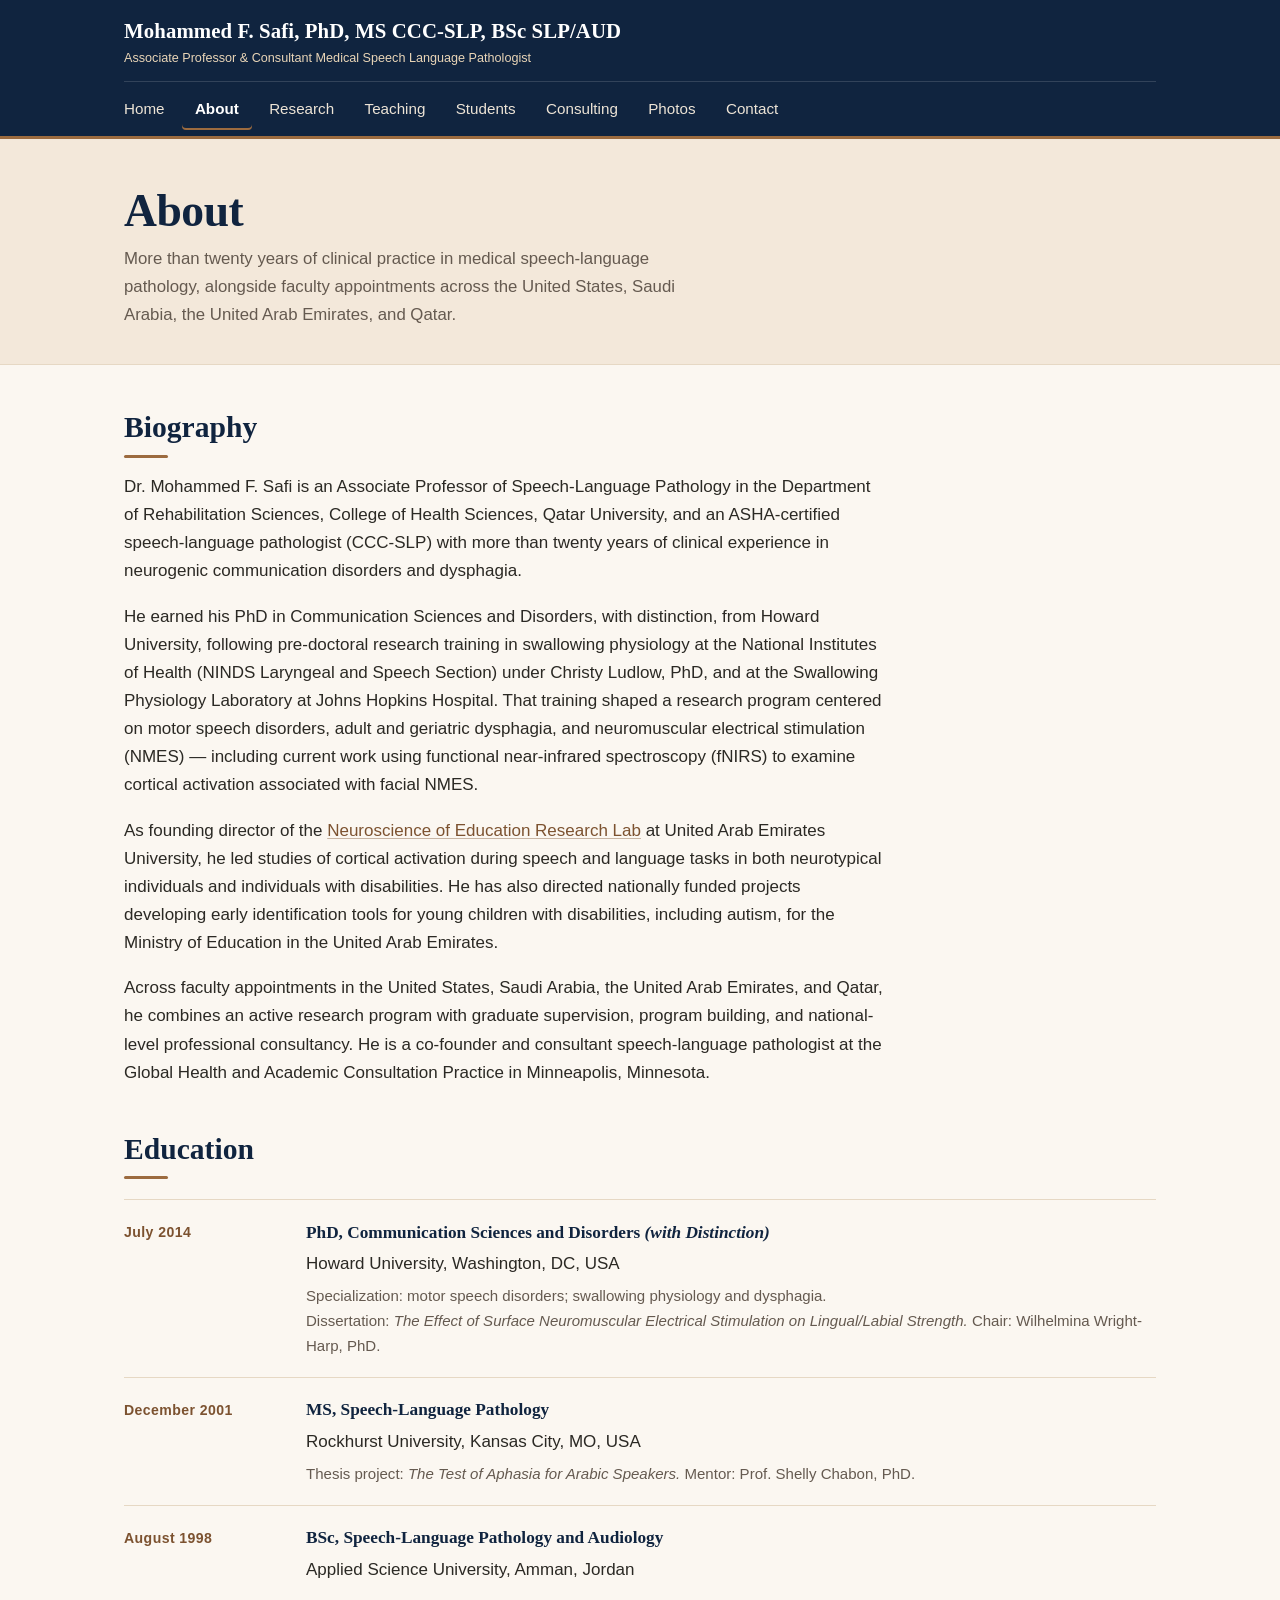
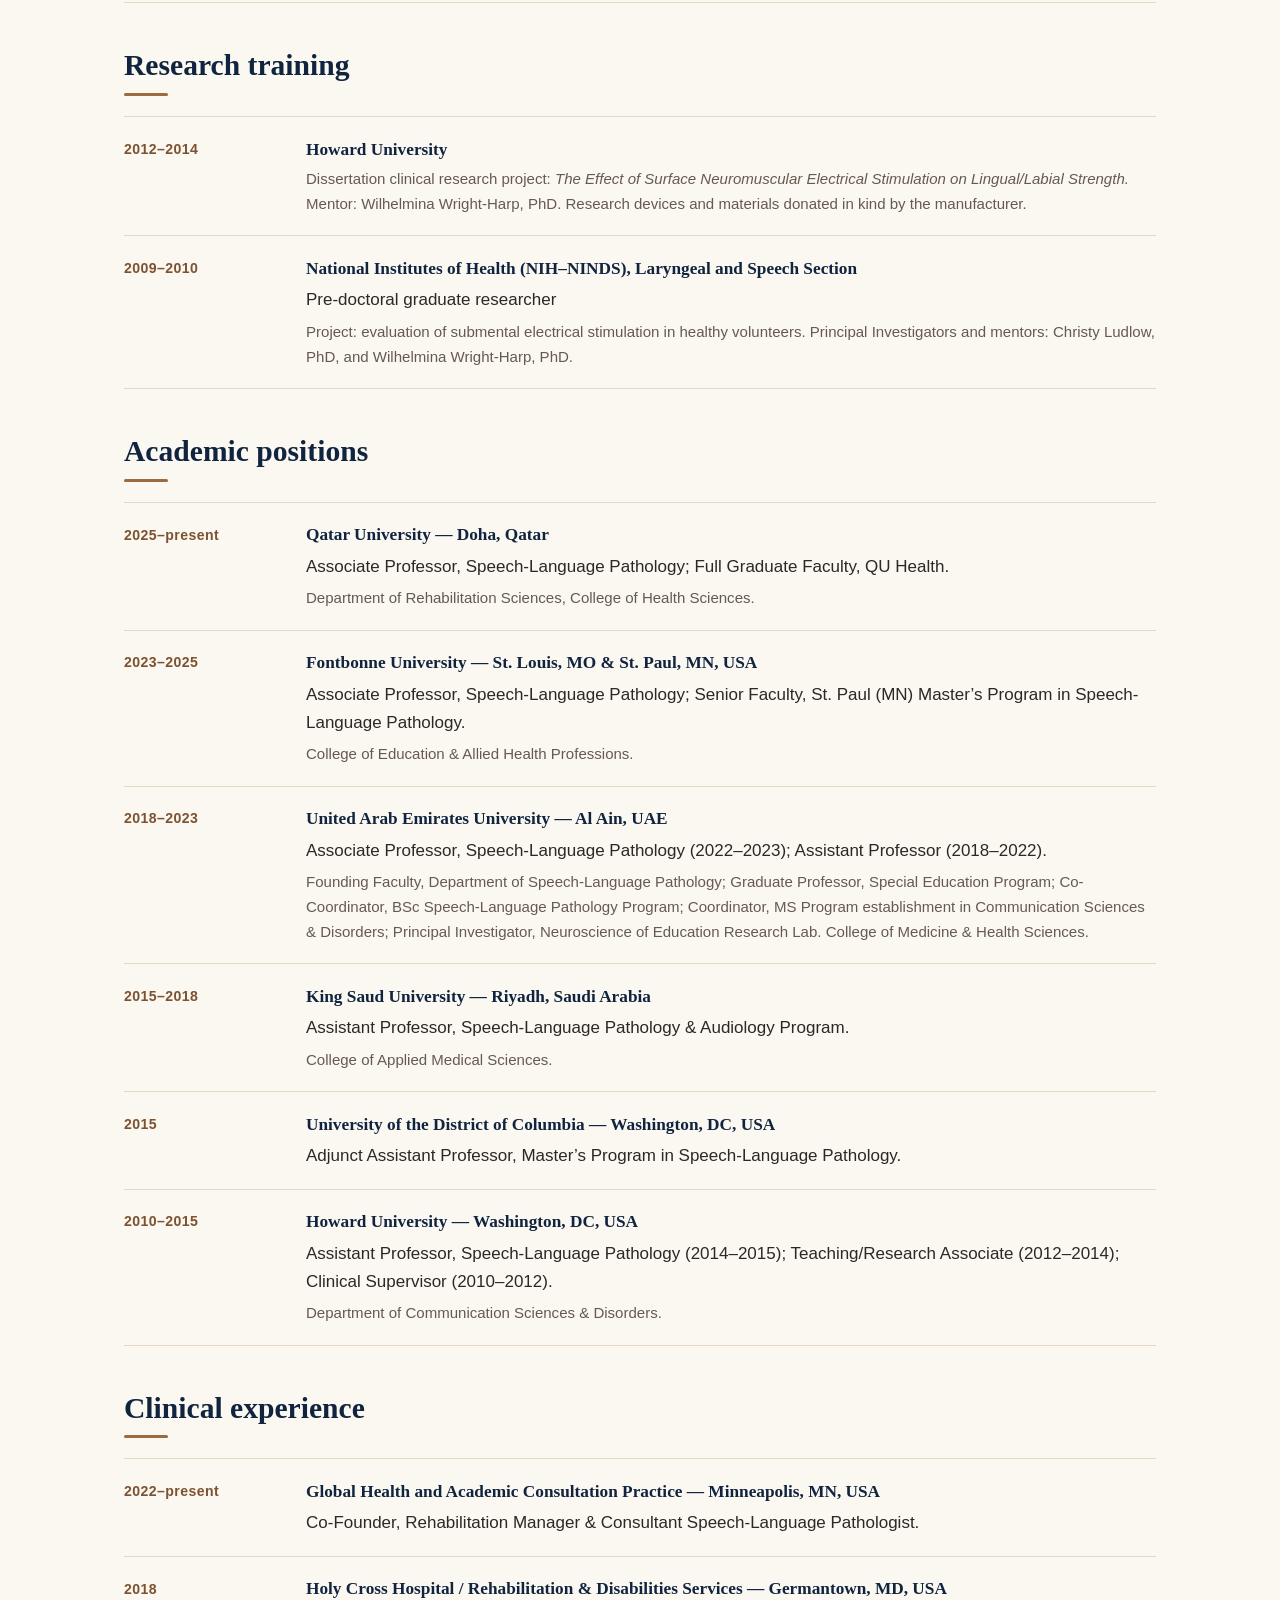
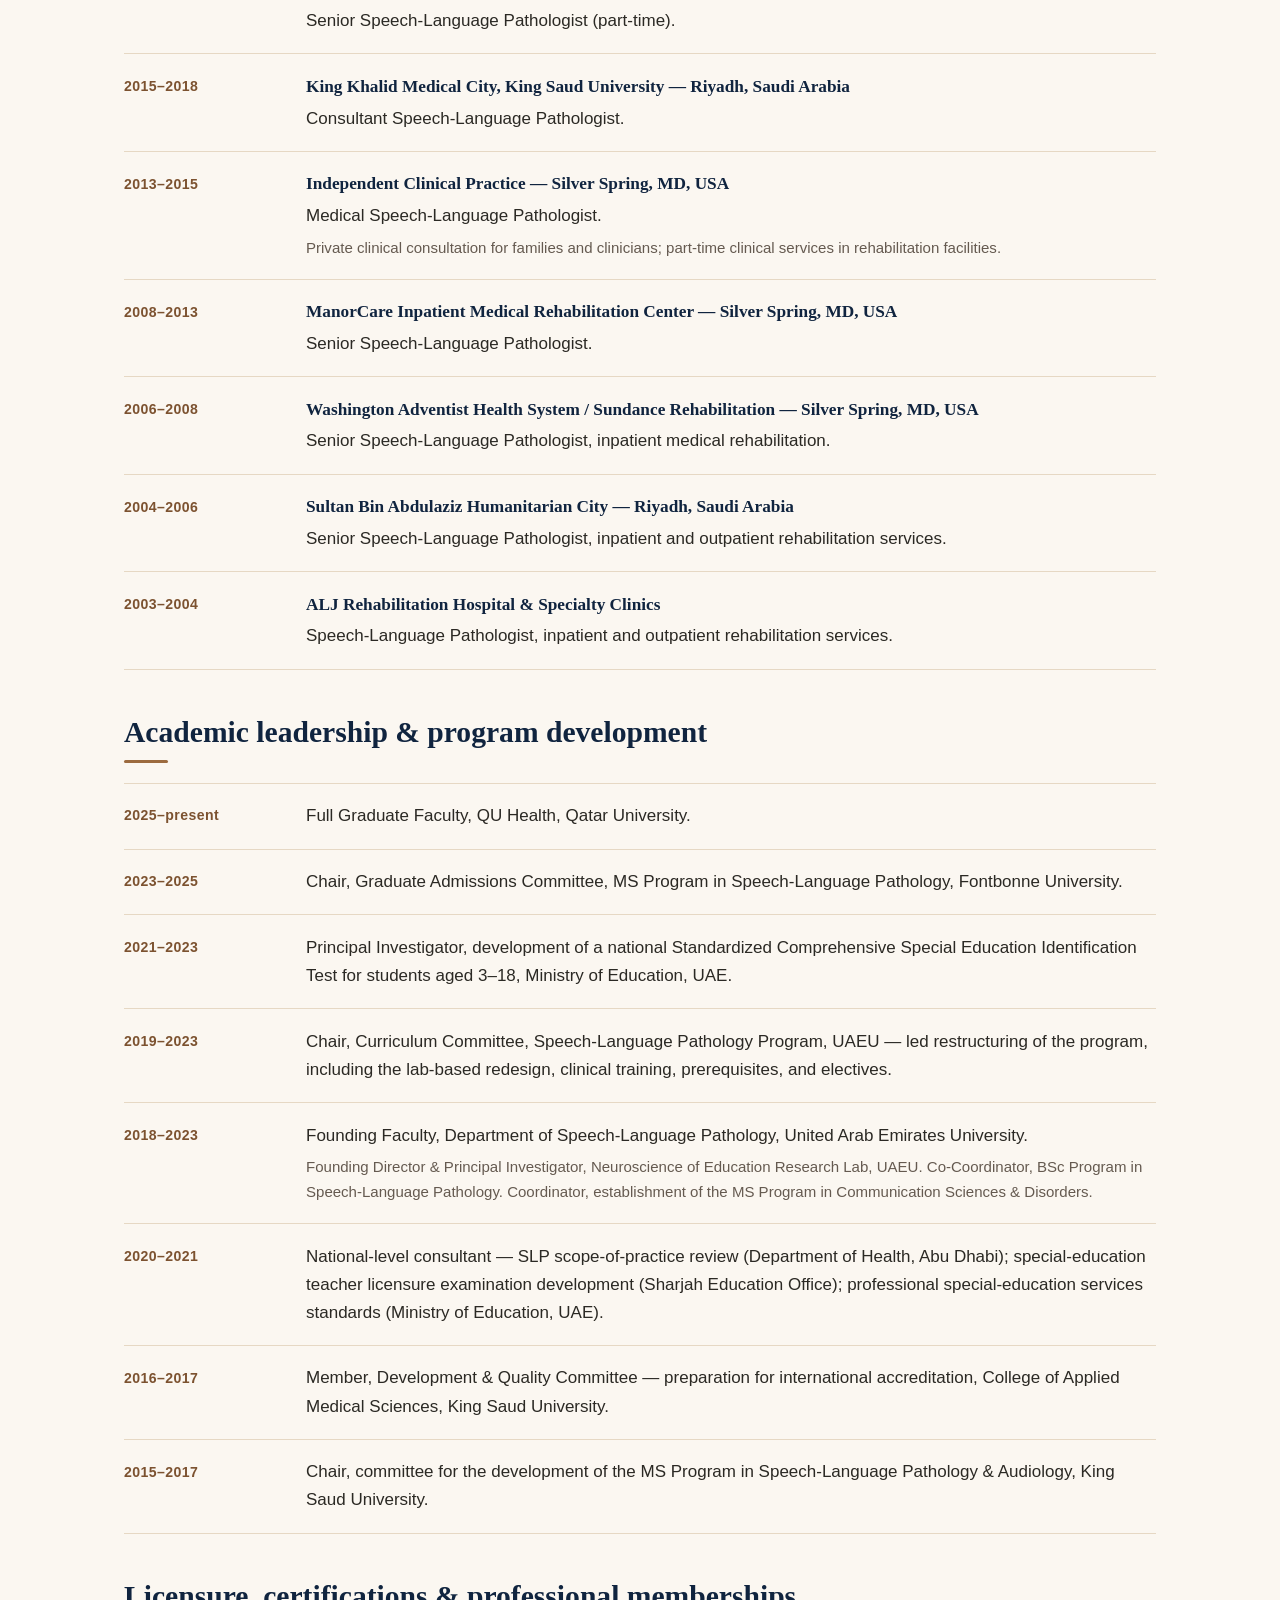
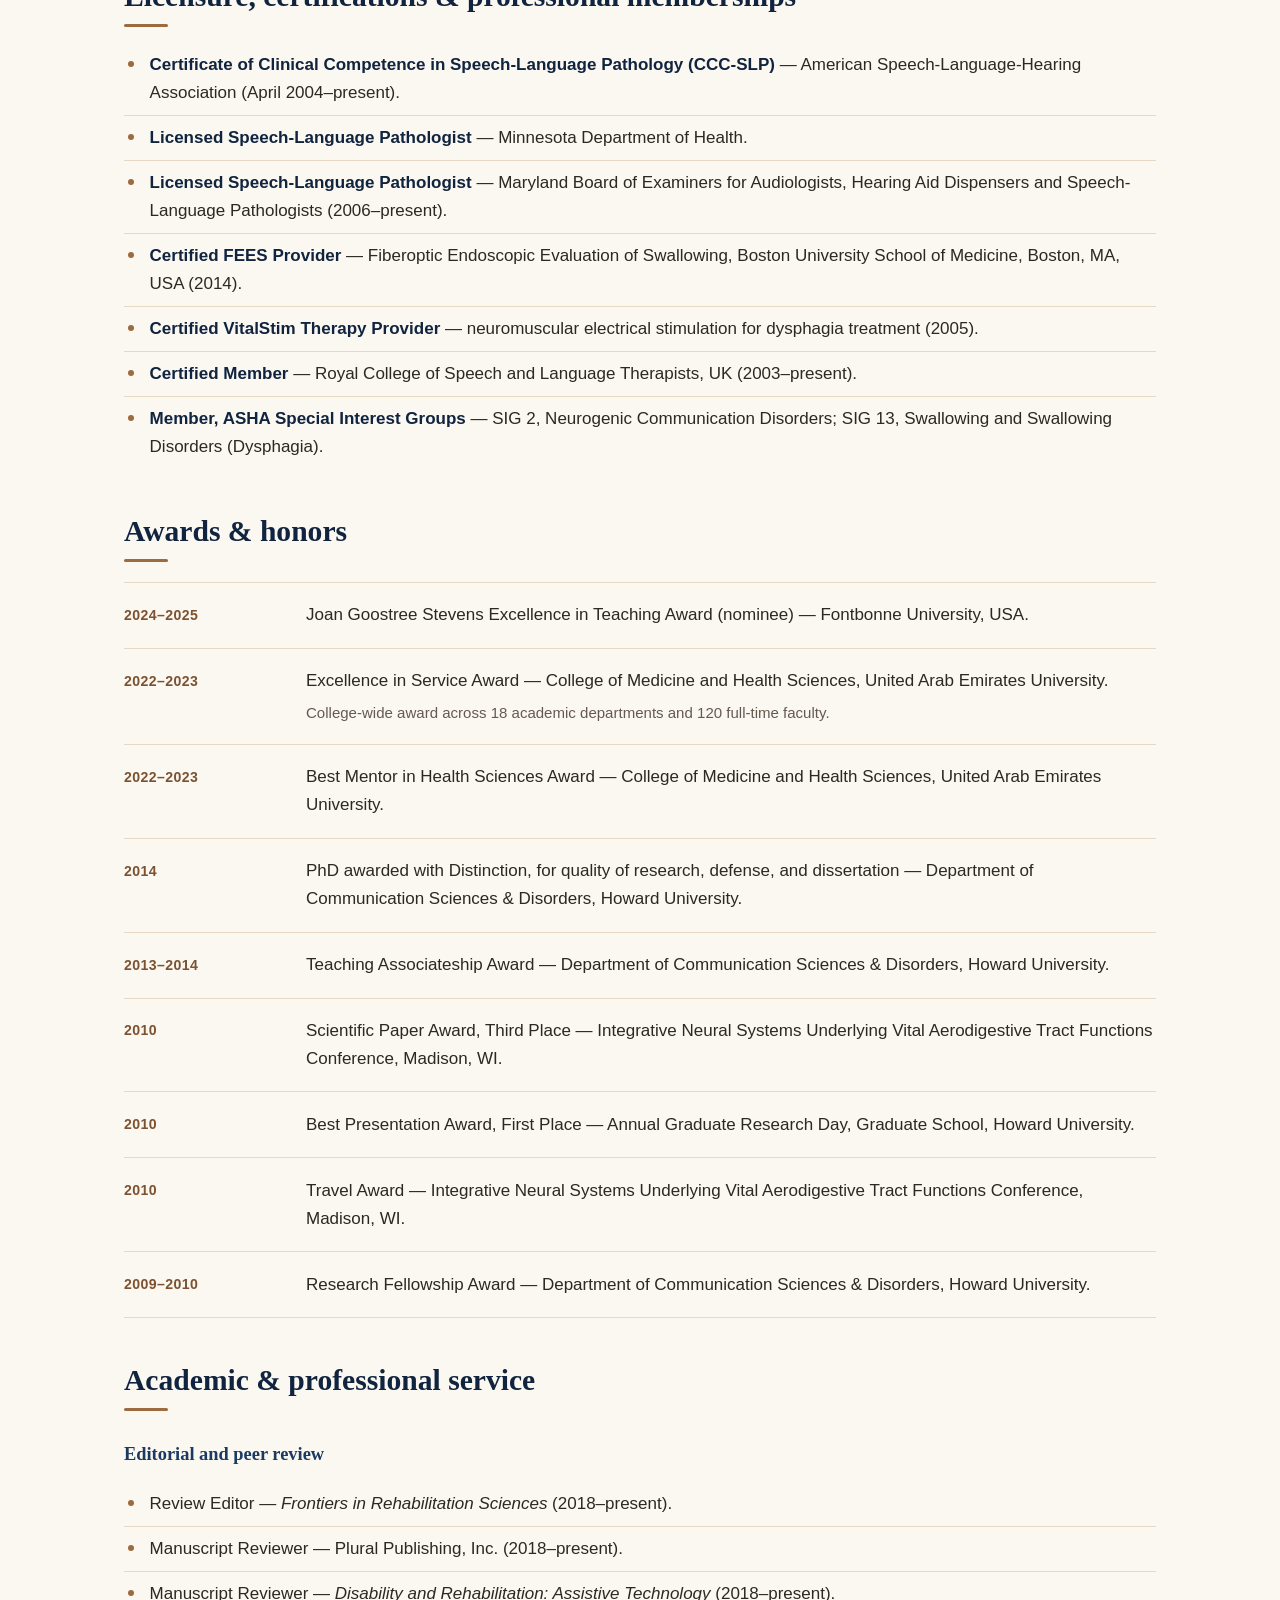
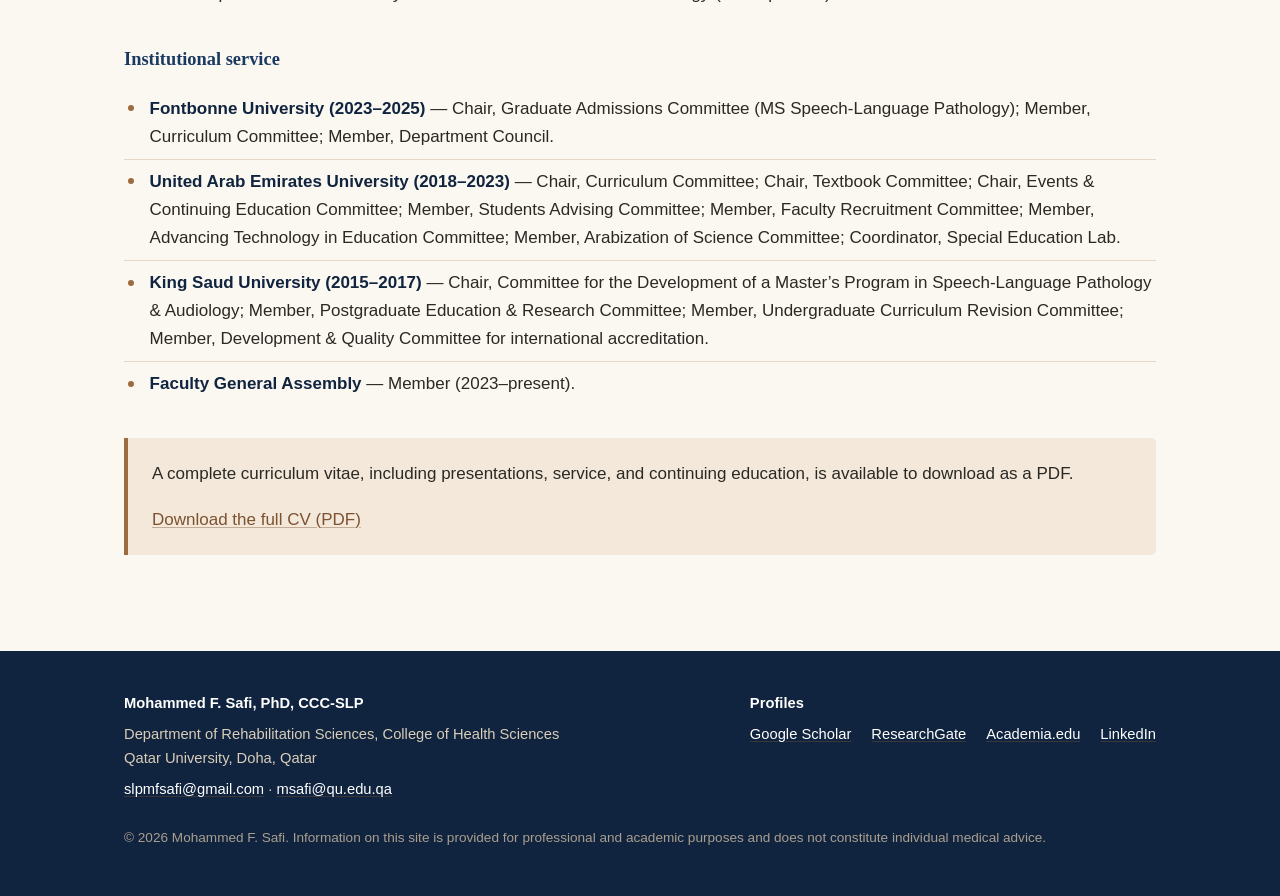
==== commit cf5c48d6: "Shorten menu labels and rebalance the home-page hero Menu: labels are now Home, About, Research, Tea" ====
--- a/about.html
+++ b/about.html
@@ -14,7 +14,7 @@
 <meta name="twitter:card" content="summary">
 <link rel="icon" href="assets/favicon.svg" type="image/svg+xml">
 <link rel="apple-touch-icon" href="assets/headshot-small.jpg">
-<link rel="stylesheet" href="assets/style.css?v=8e58b23b">
+<link rel="stylesheet" href="assets/style.css?v=8261c500">
 </head>
 <body>
 <a class="skip-link" href="#main">Skip to main content</a>
@@ -29,11 +29,11 @@
       <ul>
         <li><a href="index.html">Home</a></li>
         <li><a href="about.html" aria-current="page">About</a></li>
-        <li><a href="research.html">Research &amp; Publications</a></li>
-        <li><a href="teaching.html">Teaching &amp; Mentorship</a></li>
-        <li><a href="students.html">My Students&rsquo; Pages</a></li>
+        <li><a href="research.html">Research</a></li>
+        <li><a href="teaching.html">Teaching</a></li>
+        <li><a href="students.html">Students</a></li>
         <li><a href="consulting.html">Consulting</a></li>
-        <li><a href="photos.html">Lab/Academic Photos</a></li>
+        <li><a href="photos.html">Photos</a></li>
         <li><a href="contact.html">Contact</a></li>
       </ul>
     </nav>
--- a/assets/style.css
+++ b/assets/style.css
@@ -93,14 +93,14 @@
 .meta-line{color:var(--muted);font-size:.98rem;margin-top:-.35rem}
 
 /* --- Home hero ----------------------------------------------------------- */
-.hero{background:linear-gradient(180deg,#F6EADA 0%,var(--sand) 100%);border-bottom:1px solid var(--line);padding:3.25rem 0 3rem}
-.hero-grid{display:grid;grid-template-columns:minmax(0,1fr) 250px;gap:2.5rem 3rem;align-items:center}
+.hero{background:linear-gradient(180deg,#F6EADA 0%,var(--sand) 100%);border-bottom:1px solid var(--line);padding:2.75rem 0 2.5rem}
+.hero-grid{display:grid;grid-template-columns:minmax(0,1fr) 290px;gap:2rem 3rem;align-items:center}
 .hero h1{margin-bottom:.15rem}
 .hero .role{font-family:var(--serif);font-size:1.2rem;color:var(--accent);margin:0 0 .2rem}
 .hero .affil{color:var(--muted);font-size:1rem;margin-bottom:1.4rem}
-.hero .intro{font-size:1.09rem;max-width:56ch}
+.hero .intro{font-size:1.09rem;max-width:66ch}
 .portrait{
-  width:250px;height:250px;border-radius:50%;object-fit:cover;display:block;
+  width:290px;height:290px;border-radius:50%;object-fit:cover;display:block;
   border:5px solid var(--cream);box-shadow:0 0 0 2px var(--accent-bright),0 8px 28px rgba(70,45,20,.18);
 }
 
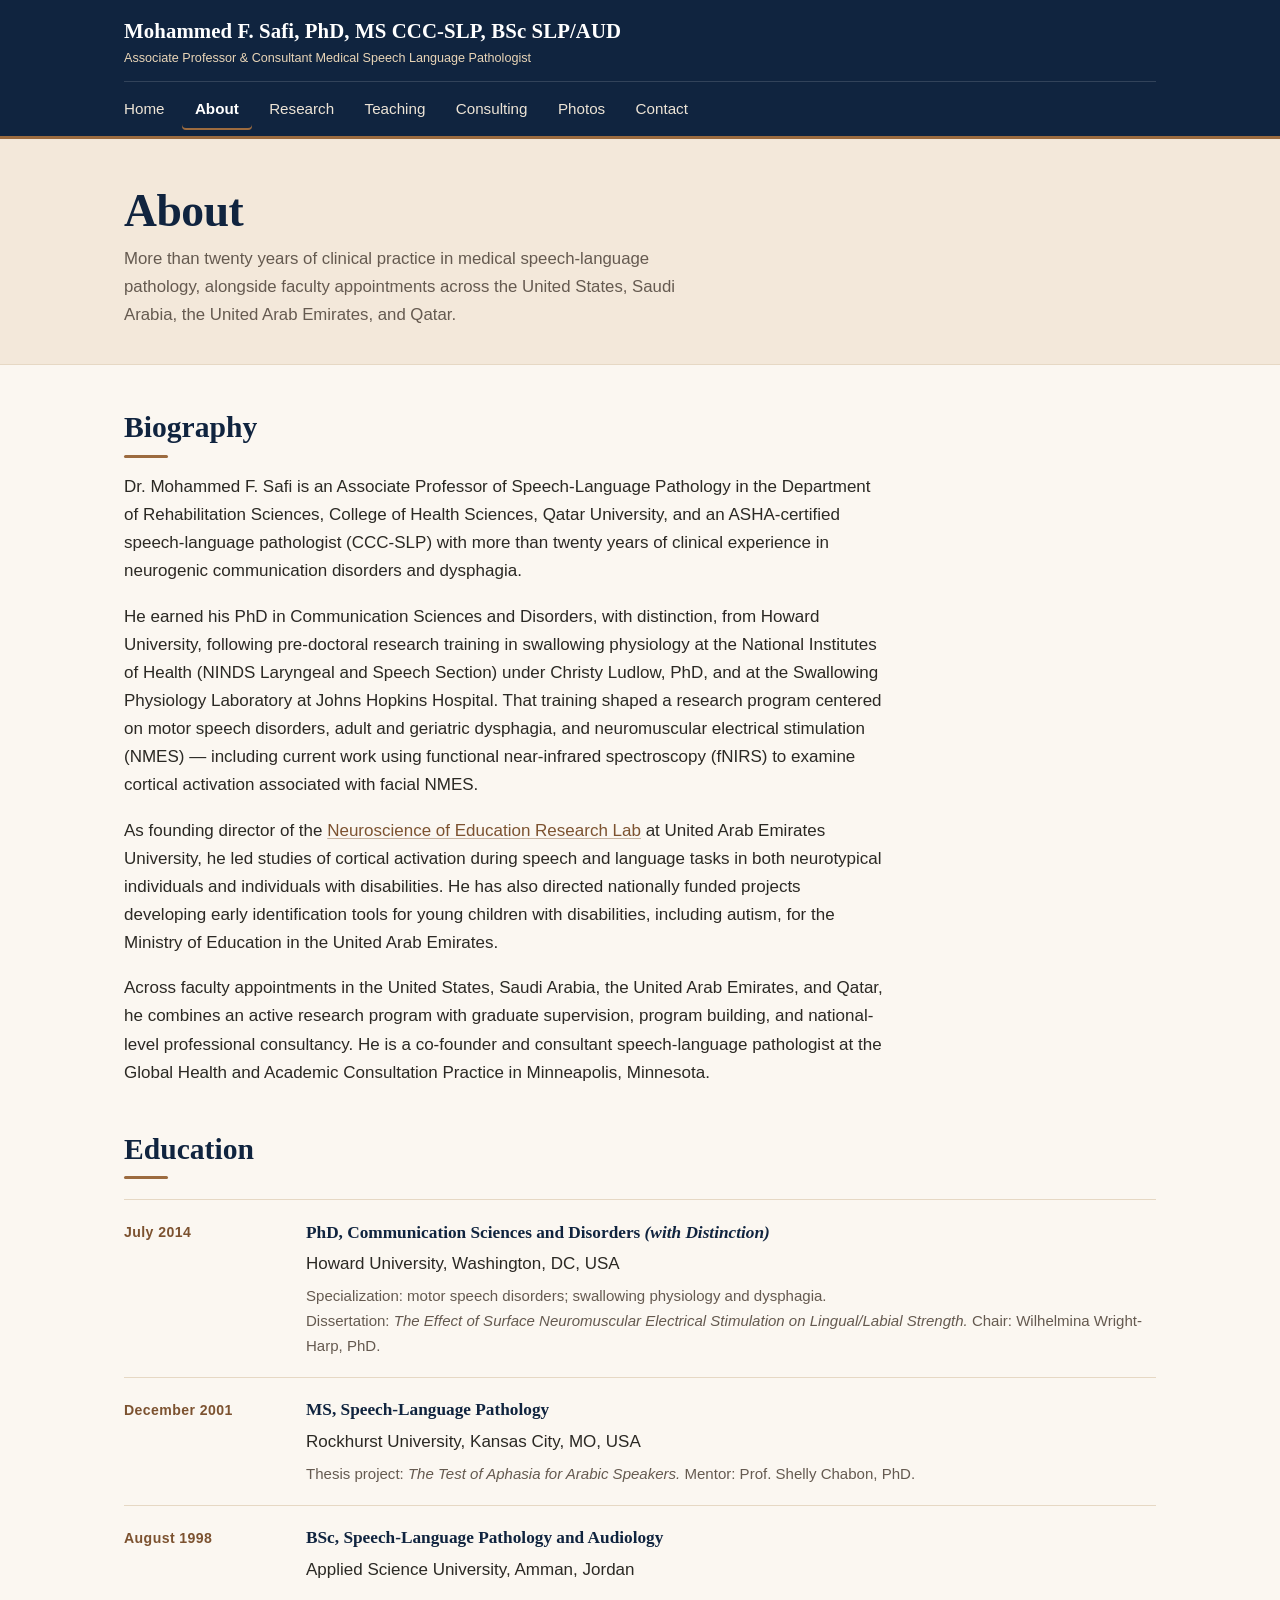
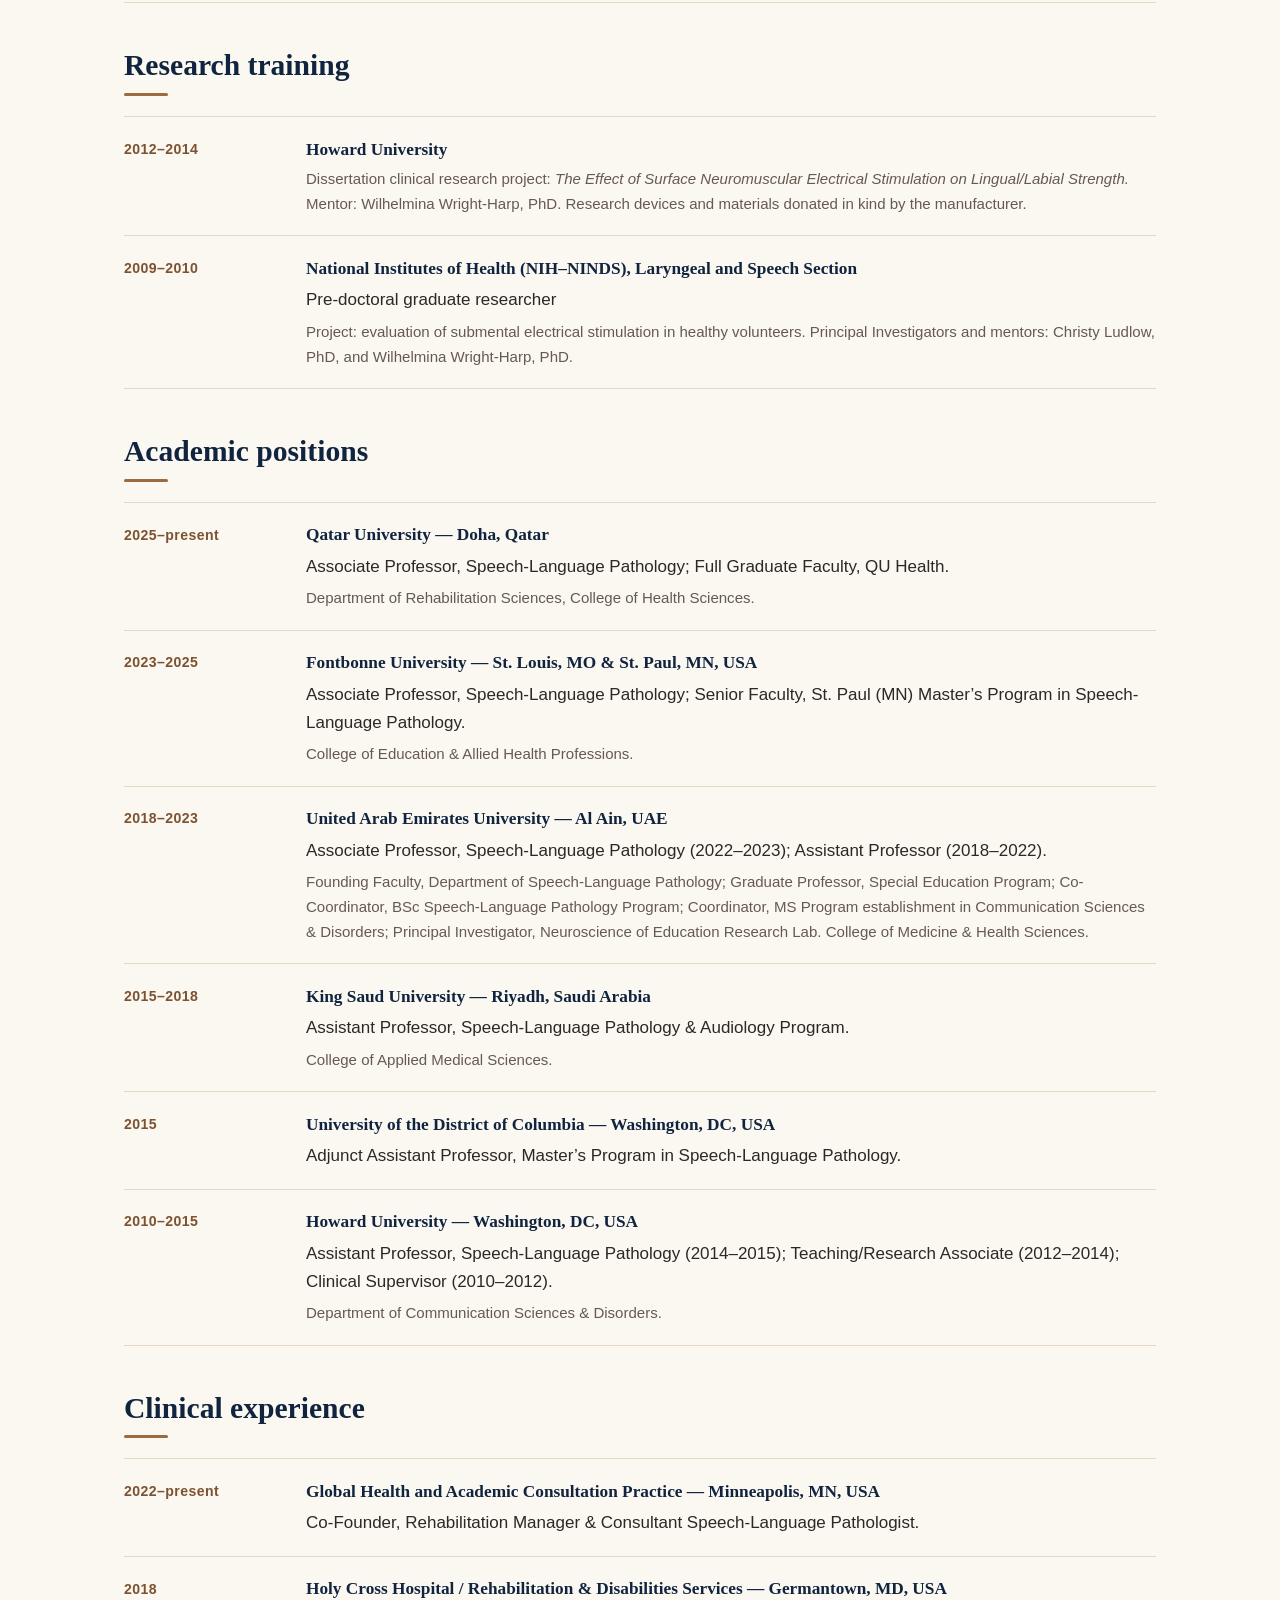
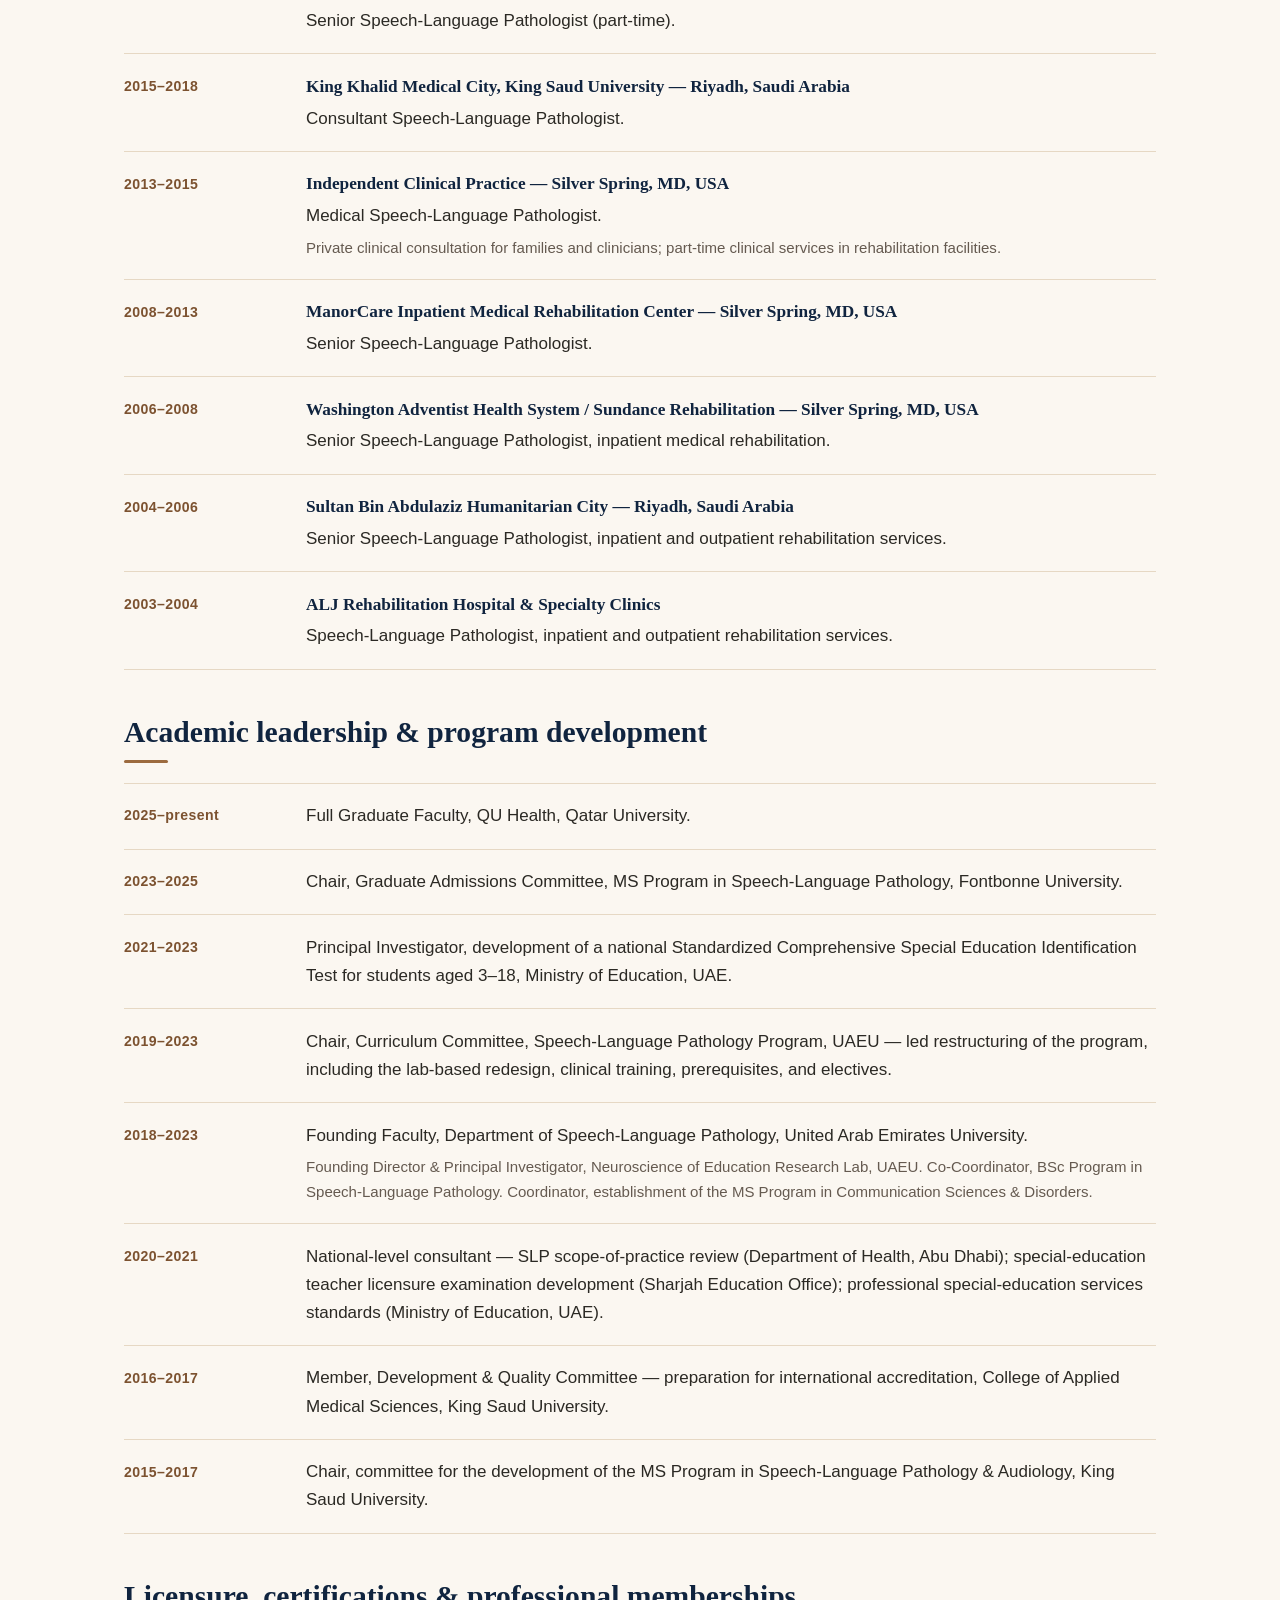
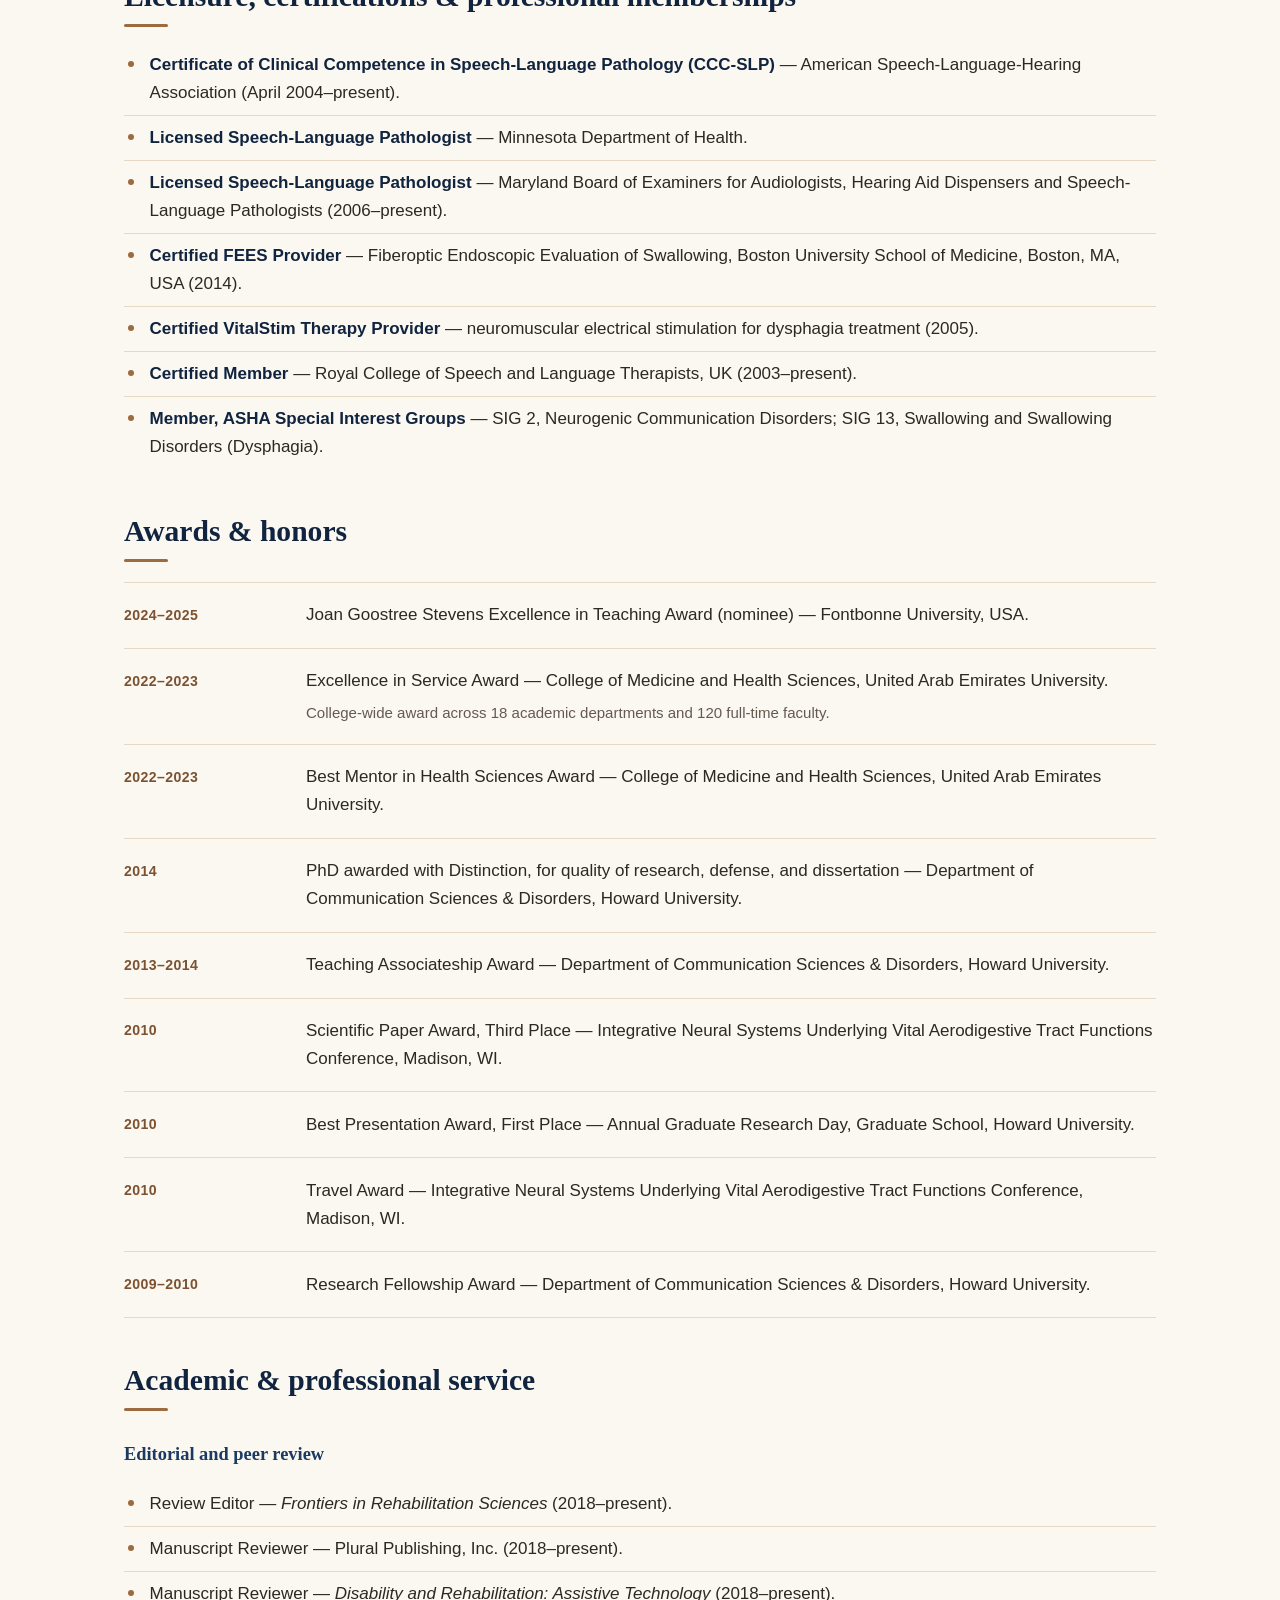
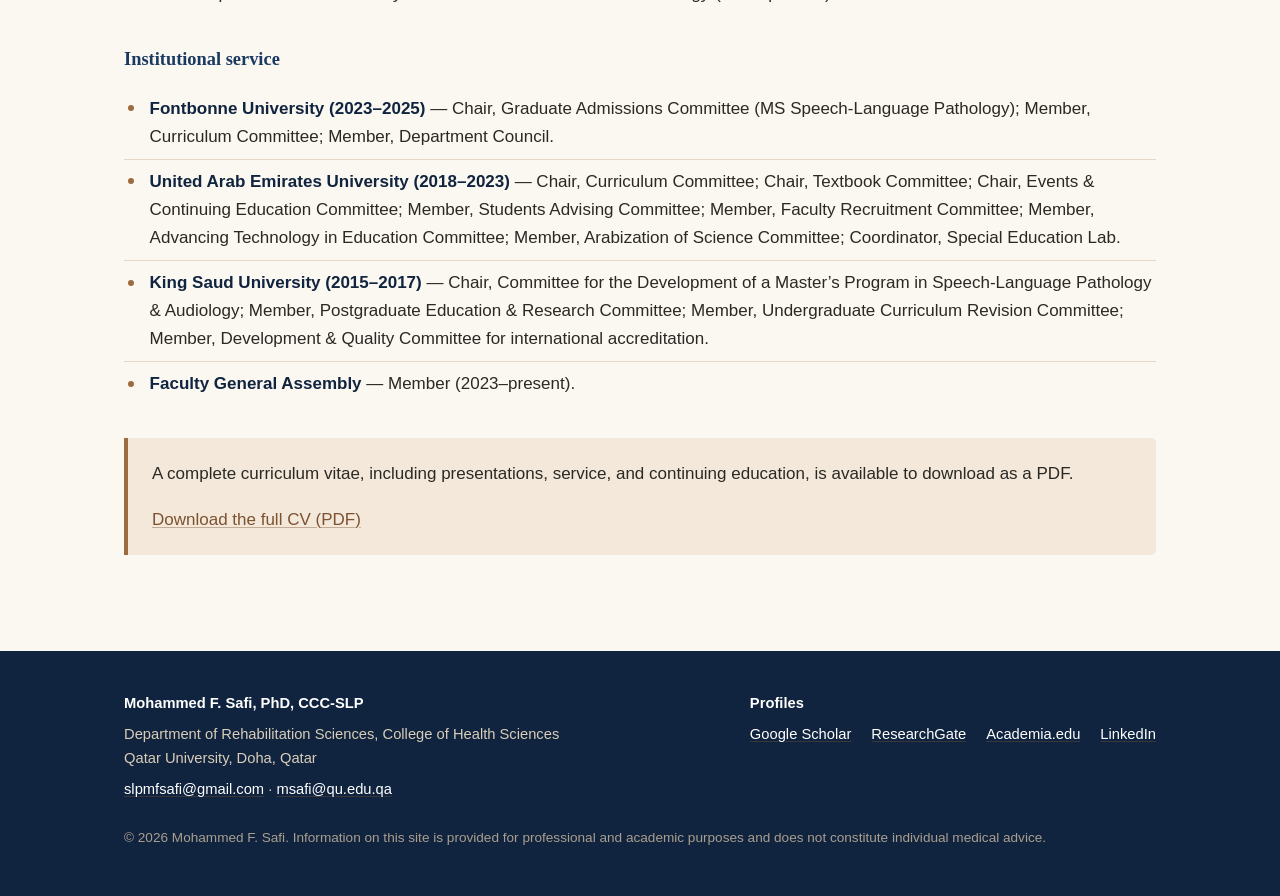
==== commit 96ea80b4: "Move student pages into Teaching as "Previous students" Relocate the four student portfolio links an" ====
--- a/about.html
+++ b/about.html
@@ -31,7 +31,6 @@
         <li><a href="about.html" aria-current="page">About</a></li>
         <li><a href="research.html">Research</a></li>
         <li><a href="teaching.html">Teaching</a></li>
-        <li><a href="students.html">Students</a></li>
         <li><a href="consulting.html">Consulting</a></li>
         <li><a href="photos.html">Photos</a></li>
         <li><a href="contact.html">Contact</a></li>
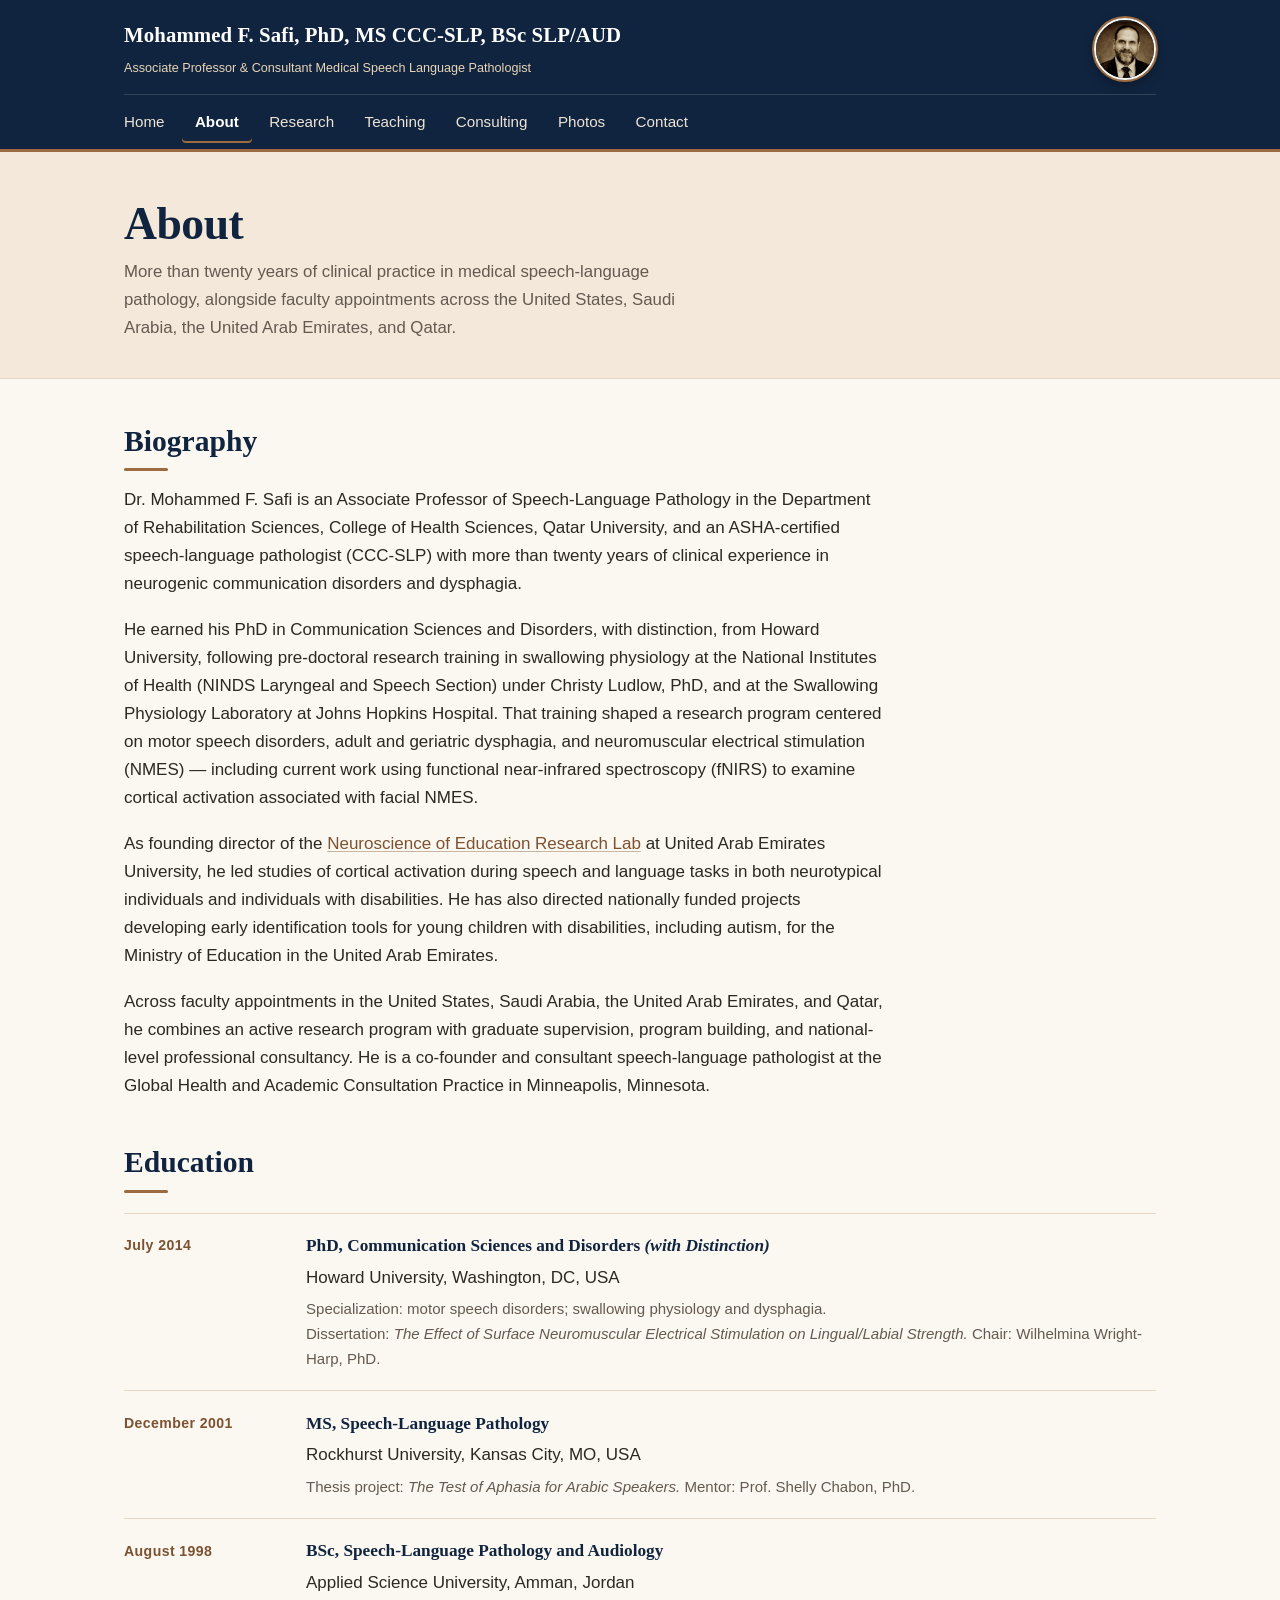
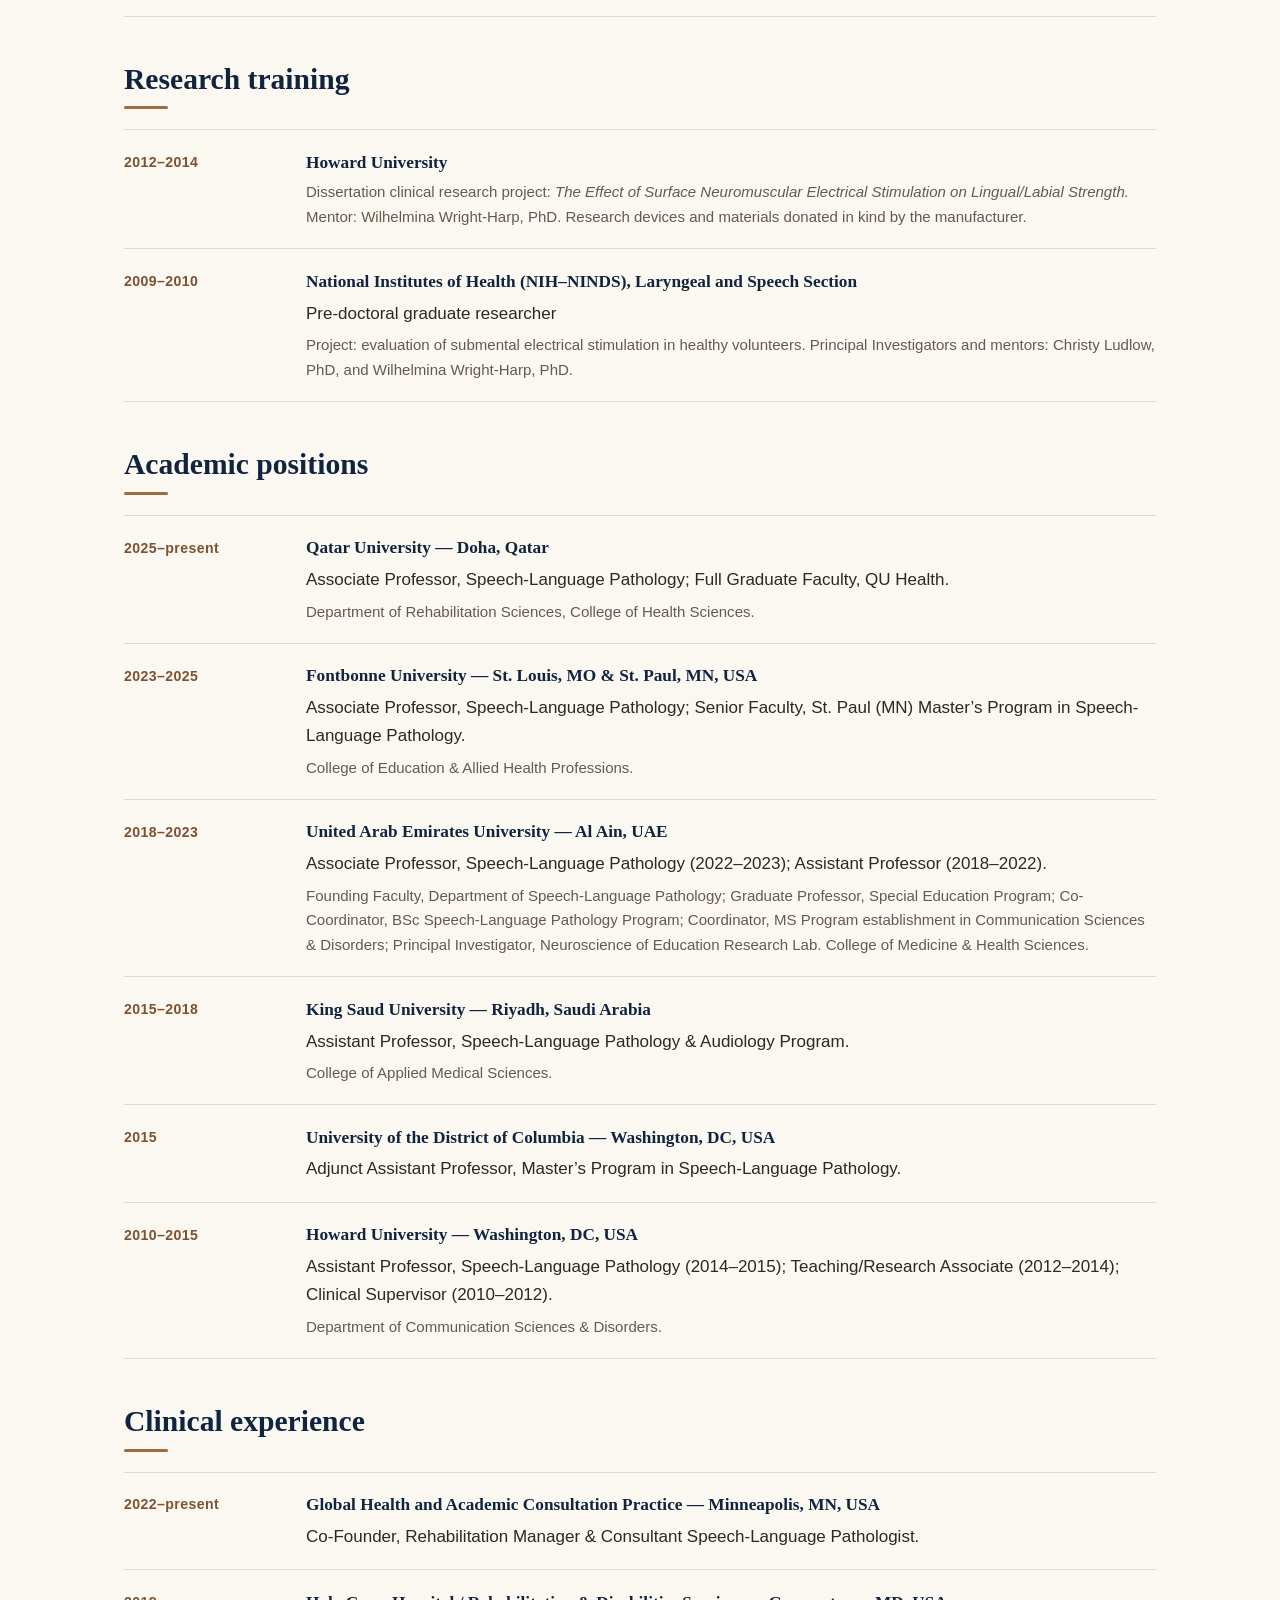
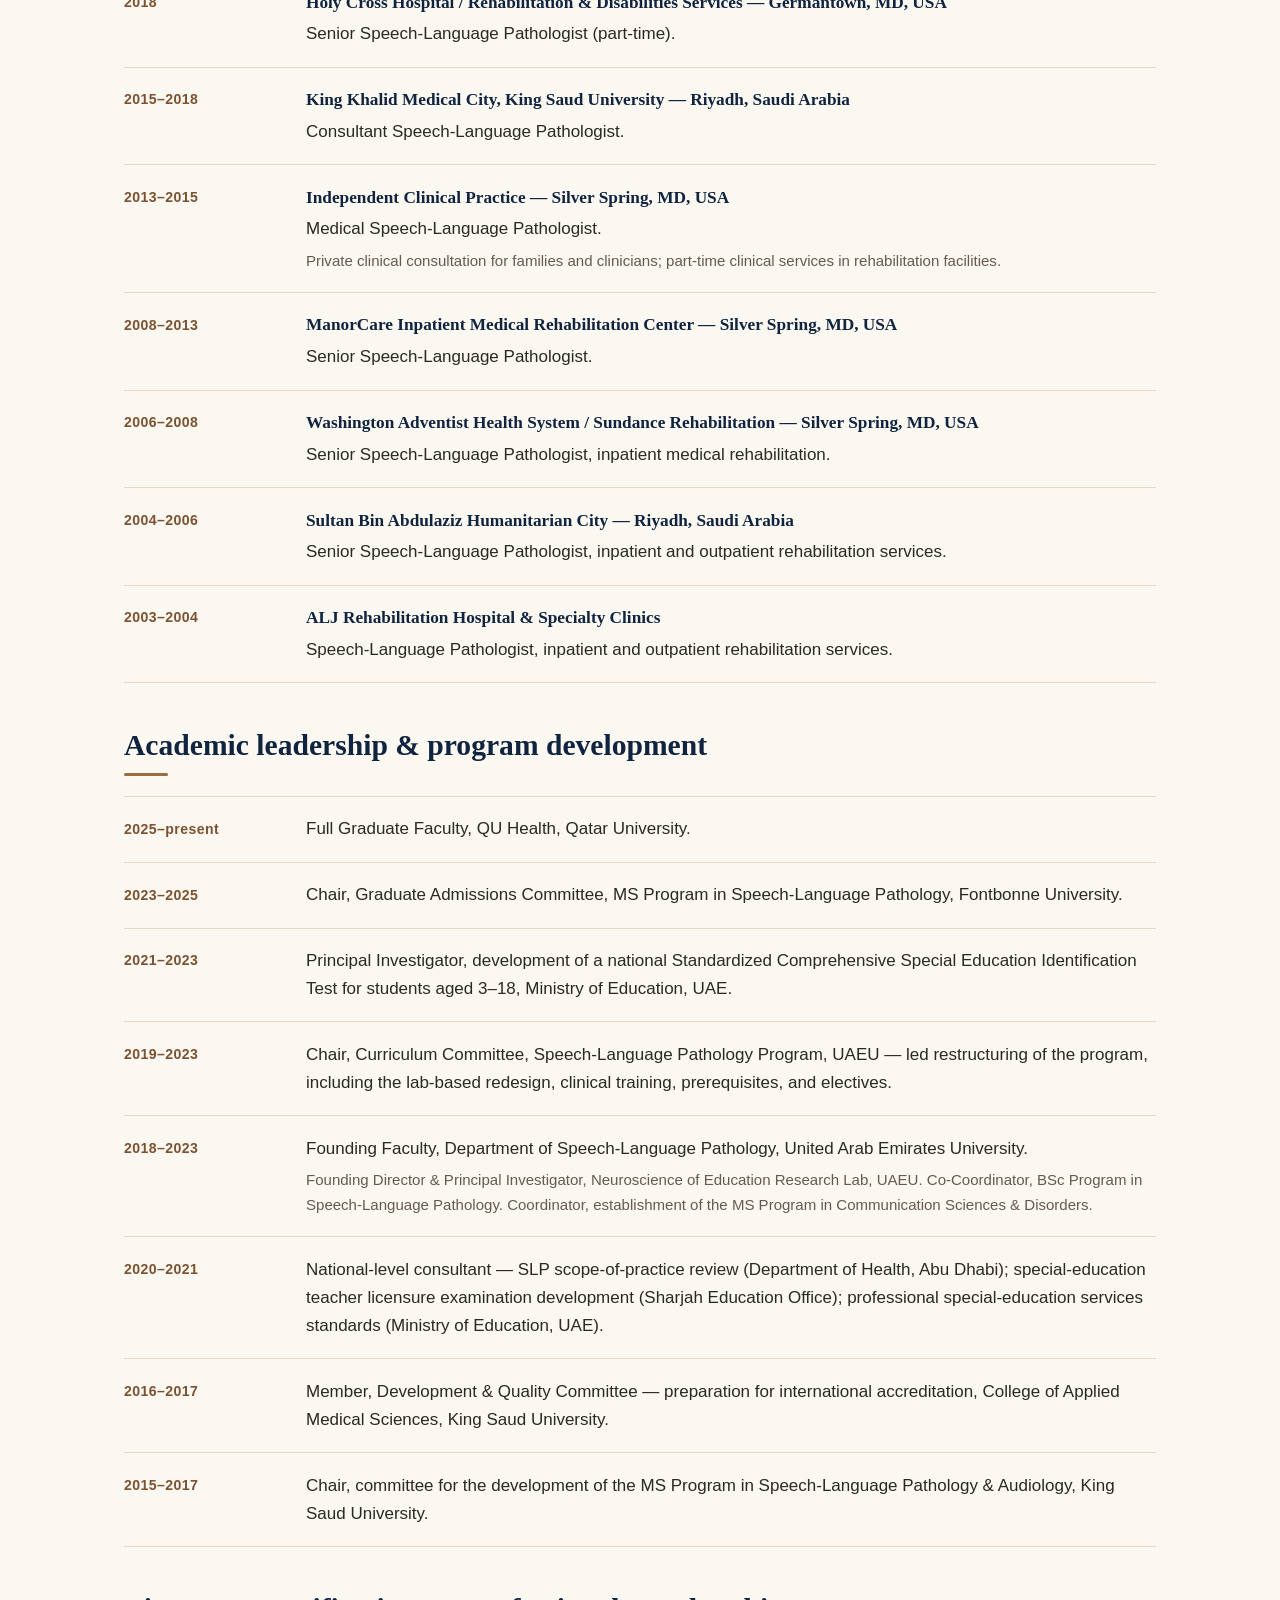
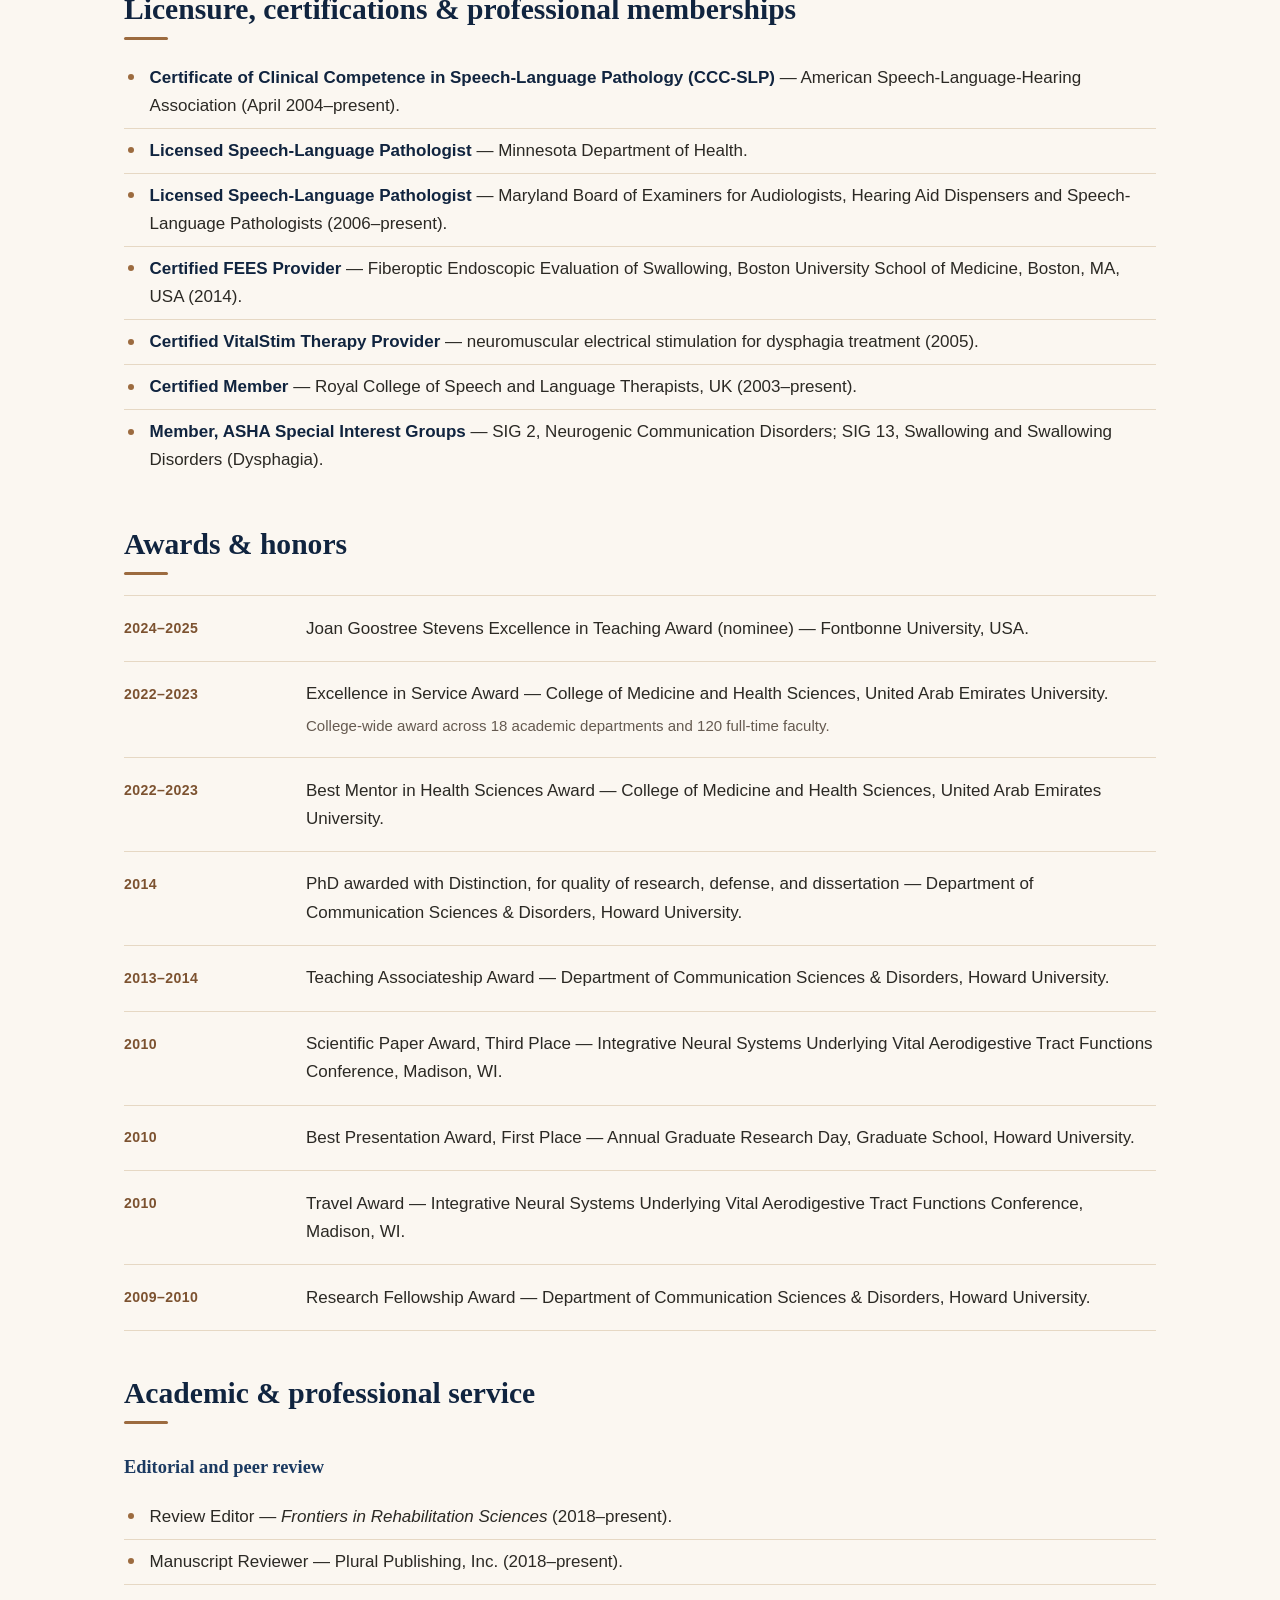
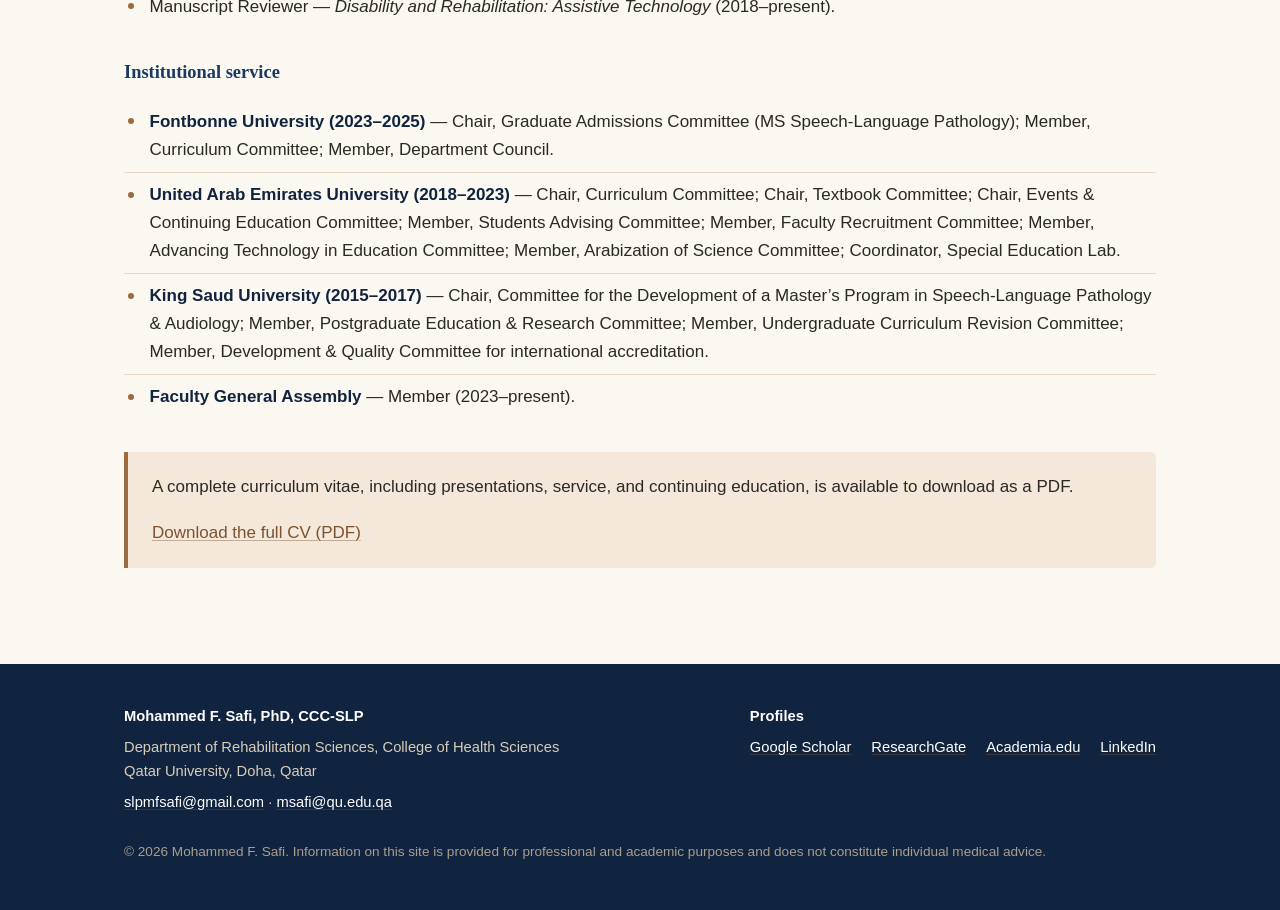
==== commit 01eba712: "Add a small portrait to the site header beside the name Place a round 62px headshot at the right edg" ====
--- a/about.html
+++ b/about.html
@@ -14,7 +14,7 @@
 <meta name="twitter:card" content="summary">
 <link rel="icon" href="assets/favicon.svg" type="image/svg+xml">
 <link rel="apple-touch-icon" href="assets/headshot-small.jpg">
-<link rel="stylesheet" href="assets/style.css?v=8261c500">
+<link rel="stylesheet" href="assets/style.css?v=3e99fffe">
 </head>
 <body>
 <a class="skip-link" href="#main">Skip to main content</a>
@@ -24,6 +24,7 @@
     <a class="brand" href="index.html">
       <span class="brand-name">Mohammed F. Safi, PhD, MS CCC-SLP, BSc SLP/AUD</span>
       <span class="brand-role">Associate Professor &amp; Consultant Medical Speech Language Pathologist</span>
+      <img class="brand-photo" src="assets/headshot-small.jpg" alt="" width="360" height="360">
     </a>
     <nav class="site-nav" aria-label="Main">
       <ul>
--- a/assets/style.css
+++ b/assets/style.css
@@ -69,8 +69,16 @@
 .site-header{background:var(--navy);color:#fff;border-bottom:3px solid var(--accent-bright)}
 .site-header a{color:#fff}
 .header-inner{padding-top:1.15rem;padding-bottom:.35rem}
-.brand{display:block;text-decoration:none;margin-bottom:.85rem;max-width:70ch}
+.brand{display:grid;grid-template-columns:minmax(0,1fr) auto;align-items:center;column-gap:1.25rem;
+  text-decoration:none;margin-bottom:.85rem}
 .brand:hover,.brand:focus{text-decoration:none}
+.brand-name,.brand-role{max-width:70ch}
+.brand-photo{
+  grid-column:2;grid-row:1/3;width:62px;height:62px;border-radius:50%;object-fit:cover;
+  border:2px solid var(--cream);box-shadow:0 0 0 2px var(--accent-bright),0 4px 12px rgba(0,0,0,.35);
+  transition:transform .2s ease;
+}
+.brand:hover .brand-photo,.brand:focus .brand-photo{transform:scale(1.05)}
 .brand-name{display:block;font-family:var(--serif);font-weight:600;line-height:1.25;
   font-size:clamp(1.02rem,2.3vw,1.3rem);letter-spacing:.005em}
 .brand-role{display:block;font-family:var(--sans);font-size:.79rem;font-weight:500;
@@ -317,6 +325,8 @@
 @media (max-width:620px){
   body{font-size:1rem}
   .site-nav ul{gap:.1rem .2rem;margin-left:-.8rem}
+  .brand{column-gap:.9rem}
+  .brand-photo{width:50px;height:50px}
   .entry{grid-template-columns:1fr;gap:.25rem}
   .entry .when{padding-top:0}
   .credentials ul{grid-template-columns:1fr;text-align:left}
@@ -326,6 +336,20 @@
 }
 
 /* --- Print --------------------------------------------------------------- */
+/* --- Previous students (site thumbnails) -------------------------------- */
+.entry .when .thumb{margin-top:.6rem}
+.thumb{
+  display:block;width:128px;height:80px;border-radius:4px;overflow:hidden;
+  border:1px solid var(--line);background:var(--card);
+  box-shadow:0 3px 10px rgba(43,41,36,.14);transition:transform .15s ease,box-shadow .15s ease;
+}
+.thumb img{display:block;width:100%;height:100%;object-fit:cover}
+.thumb:hover,.thumb:focus{transform:translateY(-2px);box-shadow:0 6px 16px rgba(43,41,36,.22)}
+.entry .thesis{margin:0 0 .35rem;font-size:.95rem;color:var(--muted);font-style:italic}
+.entry .sub + .sub{margin-top:.3rem}
+@media (max-width:620px){ .entry .when .thumb{margin:.4rem 0 .35rem} }
+@media (prefers-reduced-motion:reduce){ .thumb,.brand-photo{transition:none} }
+
 @media print{
   .site-header,.site-footer,.btn-row,.skip-link{display:none}
   body{background:#fff;font-size:11pt}
